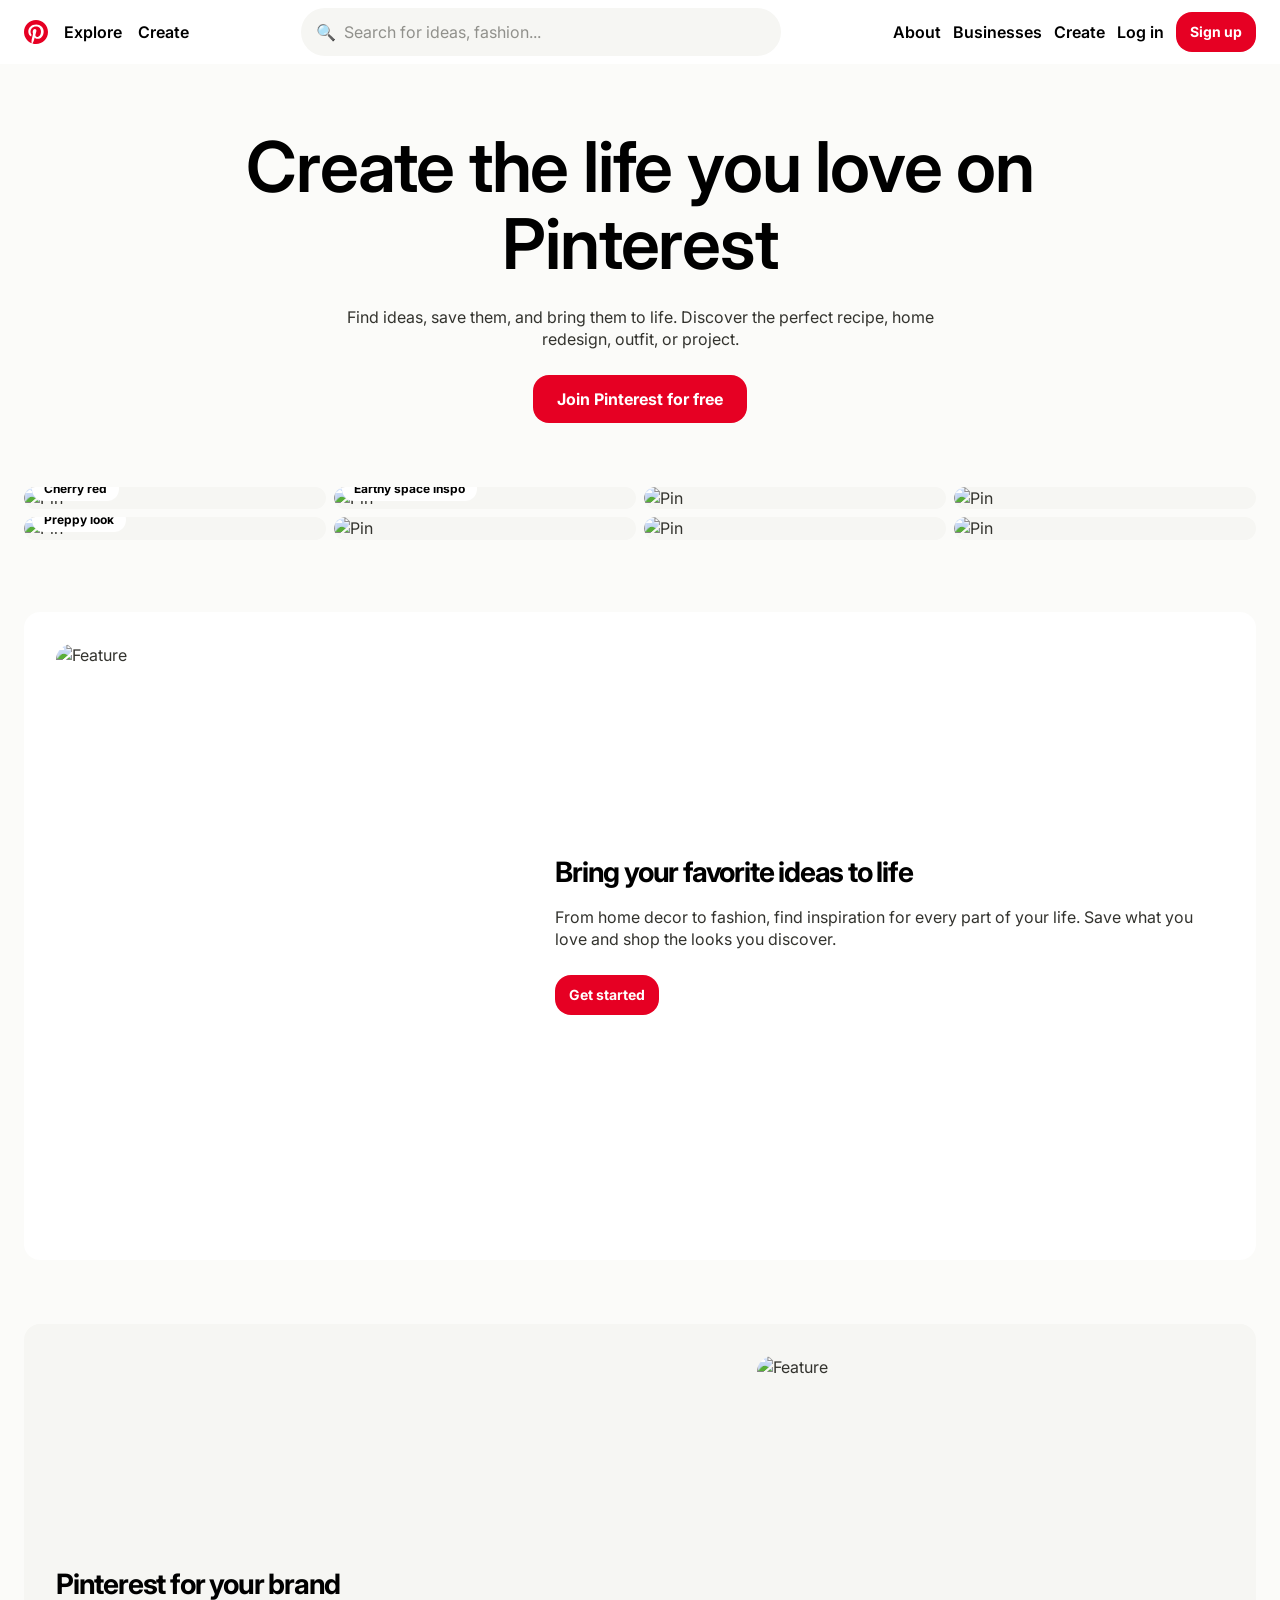
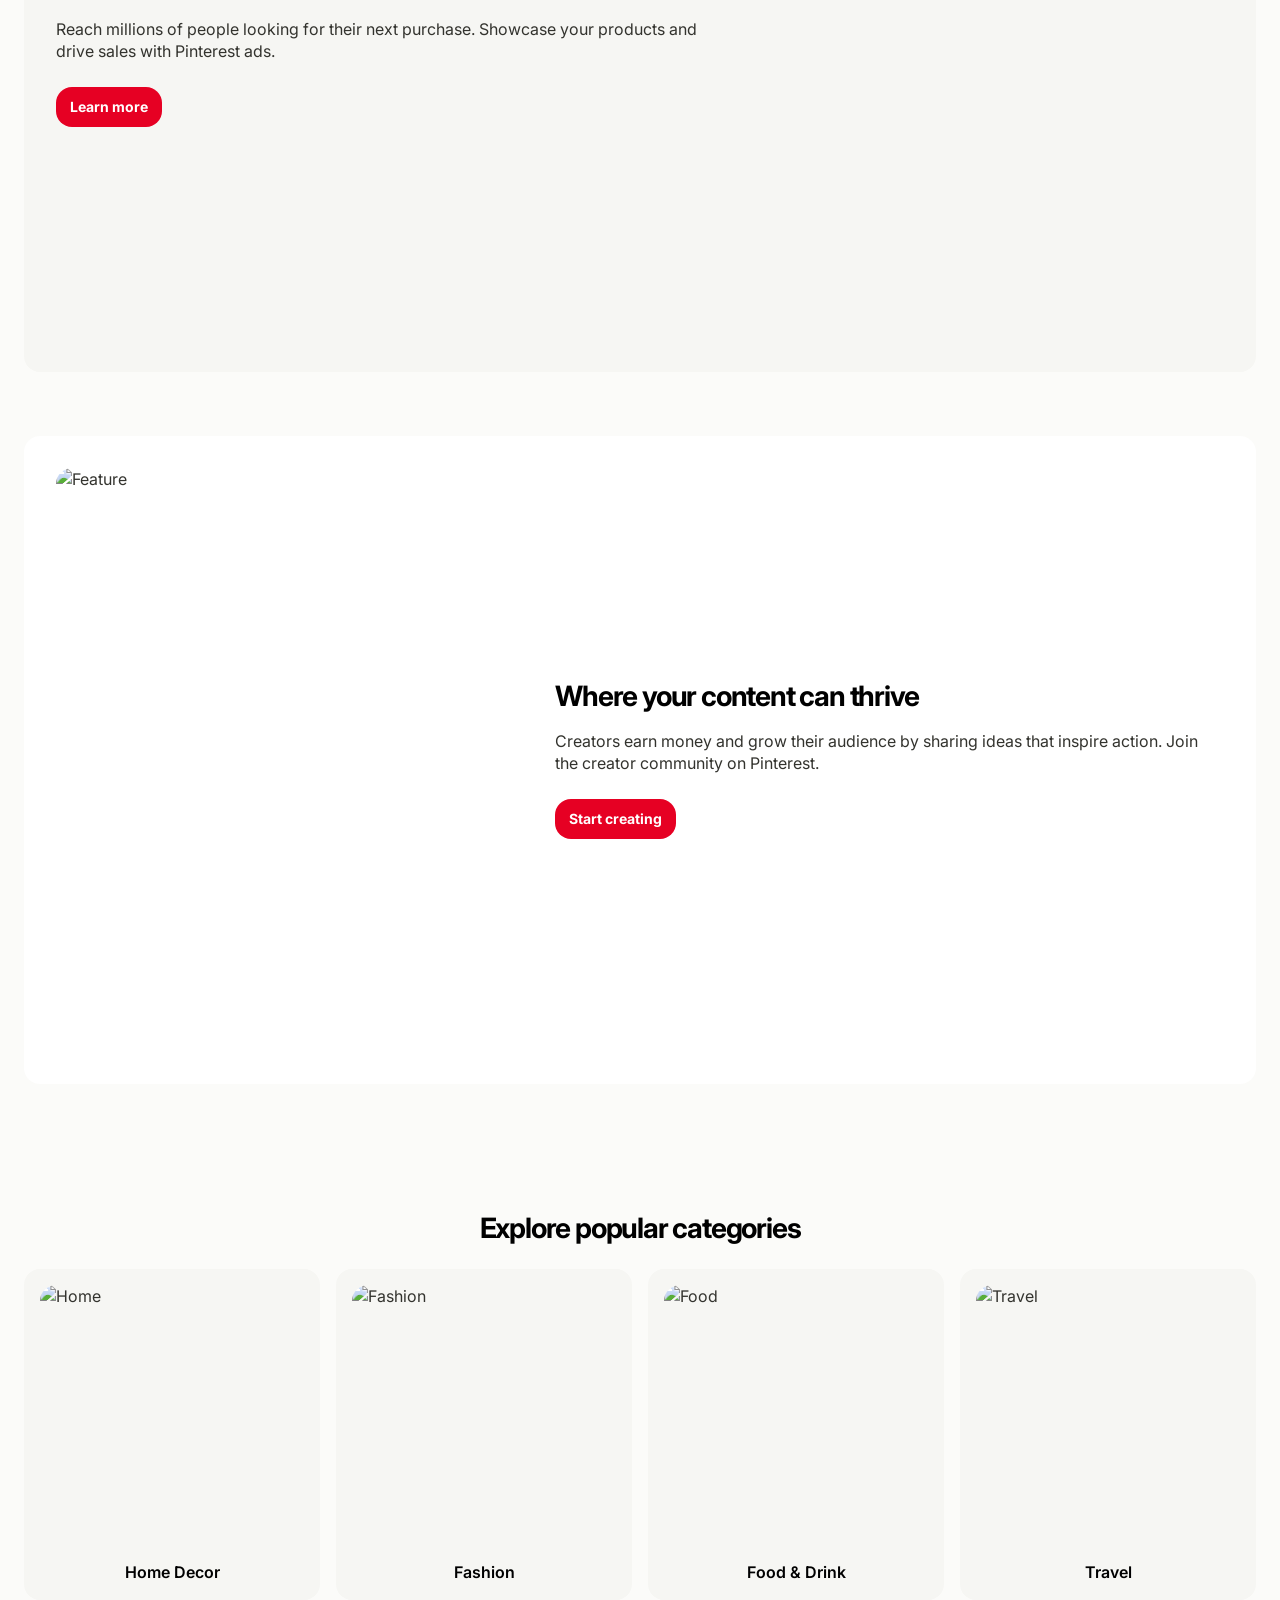
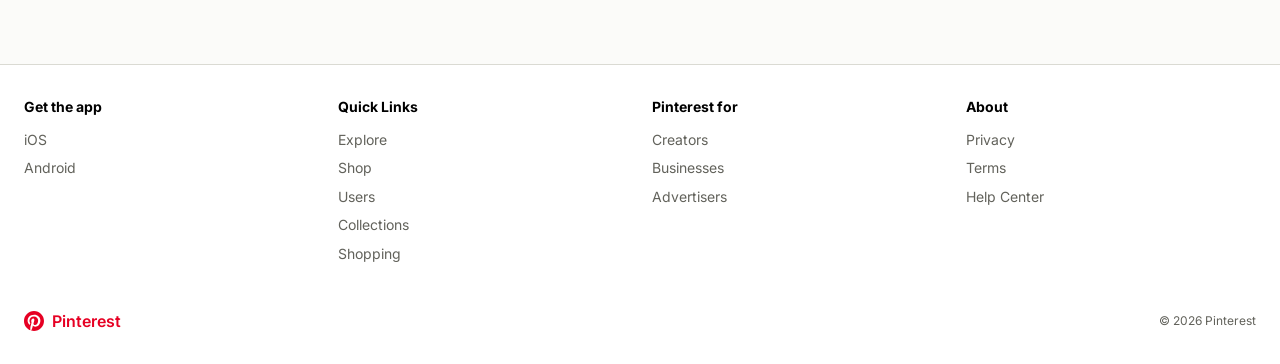
==== index.html @ 9852b4e1 "feat: implement core design system styles and initialize main JavaScript entry point" ====
<!DOCTYPE html>
<html lang="en">
<head>
  <meta charset="UTF-8">
  <meta name="viewport" content="width=device-width, initial-scale=1.0">
  <title>Pinterest</title>
  <link rel="preconnect" href="https://fonts.googleapis.com">
  <link rel="preconnect" href="https://fonts.gstatic.com" crossorigin>
  <link href="https://fonts.googleapis.com/css2?family=Inter:wght@400;500;600;700&display=swap" rel="stylesheet">
  <link rel="stylesheet" href="style.css">
</head>
<body>

  <!-- Primary Nav -->
  <nav class="primary-nav">
    <div class="nav-inner">
      <button class="hamburger" id="hamburgerBtn" aria-label="Menu">☰</button>
      <div class="nav-logo">
        <svg class="p-logo" viewBox="0 0 24 24" fill="#e60023"><path d="M12 0C5.372 0 0 5.372 0 12c0 5.084 3.163 9.426 7.627 11.174-.105-.949-.2-2.405.042-3.441.218-.936 1.407-5.965 1.407-5.965s-.359-.719-.359-1.782c0-1.668.967-2.914 2.171-2.914 1.024 0 1.518.769 1.518 1.69 0 1.029-.655 2.568-.994 3.995-.283 1.194.599 2.169 1.777 2.169 2.133 0 3.772-2.249 3.772-5.495 0-2.873-2.064-4.882-5.012-4.882-3.414 0-5.418 2.561-5.418 5.207 0 1.031.397 2.138.893 2.738a.36.36 0 01.083.345l-.333 1.36c-.053.22-.174.267-.402.161-1.499-.698-2.436-2.889-2.436-4.649 0-3.785 2.75-7.262 7.929-7.262 4.163 0 7.398 2.967 7.398 6.931 0 4.136-2.607 7.464-6.227 7.464-1.216 0-2.359-.632-2.75-1.38l-.748 2.853c-.271 1.043-1.002 2.35-1.492 3.146C9.57 23.812 10.763 24 12 24c6.628 0 12-5.372 12-12S18.628 0 12 0z"/></svg>
      </div>
      <div class="nav-links">
        <a href="#">Explore</a>
        <a href="create.html">Create</a>
      </div>
      <div class="nav-search">
        <div class="search-bar">
          <span class="search-icon">🔍</span>
          <input type="text" placeholder="Search for ideas, fashion...">
        </div>
      </div>
      <div class="nav-actions">
        <a href="#">About</a>
        <a href="#">Businesses</a>
        <a href="create.html">Create</a>
        <a href="#" id="loginBtn">Log in</a>
        <button class="btn btn-primary" id="signupBtn">Sign up</button>
      </div>
    </div>
  </nav>

  <!-- Hero Section -->
  <section class="hero-section">
    <div class="container">
      <h1 class="display-xl hero-headline">Create the life you love on Pinterest</h1>
      <p class="hero-subtitle">Find ideas, save them, and bring them to life. Discover the perfect recipe, home redesign, outfit, or project.</p>
      <button class="btn btn-primary" style="font-size:16px;padding:10px 24px;height:48px;">Join Pinterest for free</button>
    </div>
  </section>

  <!-- Pin Grid Section -->
  <section class="pin-grid">
    <div class="pin-card">
      <img src="https://picsum.photos/seed/pin1/300/400" alt="Pin" class="pin-image" loading="lazy">
      <span class="pin-overlay-pill">Cherry red</span>
    </div>
    <div class="pin-card">
      <img src="https://picsum.photos/seed/pin2/300/500" alt="Pin" class="pin-image" loading="lazy">
      <span class="pin-overlay-pill">Preppy look</span>
    </div>
    <div class="pin-card">
      <img src="https://picsum.photos/seed/pin3/300/350" alt="Pin" class="pin-image" loading="lazy">
      <span class="pin-overlay-pill">Earthy space inspo</span>
    </div>
    <div class="pin-card">
      <img src="https://picsum.photos/seed/pin4/300/450" alt="Pin" class="pin-image" loading="lazy">
    </div>
    <div class="pin-card">
      <img src="https://picsum.photos/seed/pin5/300/380" alt="Pin" class="pin-image" loading="lazy">
    </div>
    <div class="pin-card">
      <img src="https://picsum.photos/seed/pin6/300/420" alt="Pin" class="pin-image" loading="lazy">
    </div>
    <div class="pin-card">
      <img src="https://picsum.photos/seed/pin7/300/480" alt="Pin" class="pin-image" loading="lazy">
    </div>
    <div class="pin-card">
      <img src="https://picsum.photos/seed/pin8/300/360" alt="Pin" class="pin-image" loading="lazy">
    </div>
  </section>

  <!-- Feature Row: Bring your favorite ideas to life -->
  <section class="feature-row">
    <div class="container">
      <div class="feature-card">
        <img src="https://picsum.photos/seed/feature1/400/500" alt="Feature" class="feature-image" loading="lazy">
        <div class="feature-content">
          <h2 class="heading-xl">Bring your favorite ideas to life</h2>
          <p class="body-md">From home decor to fashion, find inspiration for every part of your life. Save what you love and shop the looks you discover.</p>
          <button class="btn btn-primary">Get started</button>
        </div>
      </div>

      <div class="feature-card feature-card-soft reverse">
        <img src="https://picsum.photos/seed/feature2/400/500" alt="Feature" class="feature-image" loading="lazy">
        <div class="feature-content">
          <h2 class="heading-xl">Pinterest for your brand</h2>
          <p class="body-md">Reach millions of people looking for their next purchase. Showcase your products and drive sales with Pinterest ads.</p>
          <button class="btn btn-primary">Learn more</button>
        </div>
      </div>

      <div class="feature-card">
        <img src="https://picsum.photos/seed/feature3/400/500" alt="Feature" class="feature-image" loading="lazy">
        <div class="feature-content">
          <h2 class="heading-xl">Where your content can thrive</h2>
          <p class="body-md">Creators earn money and grow their audience by sharing ideas that inspire action. Join the creator community on Pinterest.</p>
          <button class="btn btn-primary">Start creating</button>
        </div>
      </div>
    </div>
  </section>

  <!-- Category Tiles -->
  <section class="feature-row">
    <div class="container">
      <h2 class="heading-xl" style="text-align:center;margin-bottom:var(--spacing-xl);">Explore popular categories</h2>
      <div class="category-grid">
        <div class="category-tile">
          <img src="https://picsum.photos/seed/cat1/200/200" alt="Home" class="category-image" loading="lazy">
          <span class="category-label">Home Decor</span>
        </div>
        <div class="category-tile">
          <img src="https://picsum.photos/seed/cat2/200/200" alt="Fashion" class="category-image" loading="lazy">
          <span class="category-label">Fashion</span>
        </div>
        <div class="category-tile">
          <img src="https://picsum.photos/seed/cat3/200/200" alt="Food" class="category-image" loading="lazy">
          <span class="category-label">Food &amp; Drink</span>
        </div>
        <div class="category-tile">
          <img src="https://picsum.photos/seed/cat4/200/200" alt="Travel" class="category-image" loading="lazy">
          <span class="category-label">Travel</span>
        </div>
      </div>
    </div>
  </section>

  <!-- Footer -->
  <footer class="site-footer">
    <div class="footer-inner">
      <div class="footer-grid">
        <div class="footer-col">
          <h4>Get the app</h4>
          <ul>
            <li><a href="#">iOS</a></li>
            <li><a href="#">Android</a></li>
          </ul>
        </div>
        <div class="footer-col">
          <h4>Quick Links</h4>
          <ul>
            <li><a href="#">Explore</a></li>
            <li><a href="#">Shop</a></li>
            <li><a href="#">Users</a></li>
            <li><a href="#">Collections</a></li>
            <li><a href="#">Shopping</a></li>
          </ul>
        </div>
        <div class="footer-col">
          <h4>Pinterest for</h4>
          <ul>
            <li><a href="#">Creators</a></li>
            <li><a href="#">Businesses</a></li>
            <li><a href="#">Advertisers</a></li>
          </ul>
        </div>
        <div class="footer-col">
          <h4>About</h4>
          <ul>
            <li><a href="#">Privacy</a></li>
            <li><a href="#">Terms</a></li>
            <li><a href="#">Help Center</a></li>
          </ul>
        </div>
      </div>
      <div class="footer-bottom">
        <div class="footer-brand">
          <svg viewBox="0 0 24 24" width="20" height="20" fill="#e60023"><path d="M12 0C5.372 0 0 5.372 0 12c0 5.084 3.163 9.426 7.627 11.174-.105-.949-.2-2.405.042-3.441.218-.936 1.407-5.965 1.407-5.965s-.359-.719-.359-1.782c0-1.668.967-2.914 2.171-2.914 1.024 0 1.518.769 1.518 1.69 0 1.029-.655 2.568-.994 3.995-.283 1.194.599 2.169 1.777 2.169 2.133 0 3.772-2.249 3.772-5.495 0-2.873-2.064-4.882-5.012-4.882-3.414 0-5.418 2.561-5.418 5.207 0 1.031.397 2.138.893 2.738a.36.36 0 01.083.345l-.333 1.36c-.053.22-.174.267-.402.161-1.499-.698-2.436-2.889-2.436-4.649 0-3.785 2.75-7.262 7.929-7.262 4.163 0 7.398 2.967 7.398 6.931 0 4.136-2.607 7.464-6.227 7.464-1.216 0-2.359-.632-2.75-1.38l-.748 2.853c-.271 1.043-1.002 2.35-1.492 3.146C9.57 23.812 10.763 24 12 24c6.628 0 12-5.372 12-12S18.628 0 12 0z"/></svg>
          <span class="p-wordmark" style="font-weight:600;color:var(--colors-primary);">Pinterest</span>
        </div>
        <span class="caption-sm">&copy; 2026 Pinterest</span>
      </div>
    </div>
  </footer>

  <!-- Signup Modal -->
  <div class="modal-overlay" id="signupModal">
    <div class="modal-card" style="position:relative;">
      <button class="btn-icon-circular modal-close" id="modalClose" aria-label="Close">&times;</button>
      <h2 class="modal-title">Welcome to Pinterest</h2>
      <p class="modal-subtitle">Find new ideas to try</p>
      <div class="modal-fields">
        <input type="email" class="text-input" placeholder="Email" required>
        <input type="password" class="text-input" placeholder="Password" required>
        <input type="text" class="text-input" placeholder="Birthdate" required>
        <select class="text-input" required>
          <option value="">Country</option>
          <option value="US">United States</option>
          <option value="UK">United Kingdom</option>
          <option value="CA">Canada</option>
        </select>
      </div>
      <button class="btn btn-primary">Continue</button>
      <div class="modal-footer-link">
        <a href="#">Already a member? Log in</a>
      </div>
    </div>
  </div>

  <script src="main.js"></script>
</body>
</html>
---- style.css ----
:root {
  /* Brand & Accent */
  --colors-primary: #e60023;
  --colors-primary-pressed: #cc001f;

  /* Surface */
  --colors-canvas: #ffffff;
  --colors-surface-soft: #fbfbf9;
  --colors-surface-card: #f6f6f3;
  --colors-secondary-bg: #e5e5e0;
  --colors-secondary-pressed: #c8c8c1;
  --colors-surface-dark: #262622;
  --colors-hairline: #dadad3;
  --colors-hairline-soft: #e5e5e0;

  /* Text */
  --colors-ink: #000000;
  --colors-ink-soft: #211922;
  --colors-body: #33332e;
  --colors-charcoal: #262622;
  --colors-mute: #62625b;
  --colors-ash: #91918c;
  --colors-stone: #c8c8c1;
  --colors-on-dark: #ffffff;

  /* Semantic */
  --colors-error: #9e0a0a;
  --colors-error-deep: #cc001f;
  --colors-success-deep: #103c25;
  --colors-success-pale: #c7f0da;
  --colors-focus-outer: #435ee5;
  --colors-focus-inner: #ffffff;

  /* Editorial Accents */
  --colors-accent-pressed-blue: #617bff;
  --colors-accent-purple: #7e238b;
  --colors-accent-purple-deep: #6845ab;

  /* Typography */
  --font-family: 'Inter', -apple-system, system-ui, 'Segoe UI', Roboto, 'Helvetica Neue', Arial, sans-serif;

  /* Spacing */
  --spacing-xxs: 4px;
  --spacing-xs: 6px;
  --spacing-sm: 8px;
  --spacing-md: 12px;
  --spacing-lg: 16px;
  --spacing-xl: 24px;
  --spacing-xxl: 32px;
  --spacing-section: 64px;

  /* Border Radius */
  --rounded-none: 0px;
  --rounded-sm: 8px;
  --rounded-md: 16px;
  --rounded-lg: 32px;
  --rounded-full: 9999px;

  /* Elevation */
  --shadow-modal: 0 4px 16px rgba(0, 0, 0, 0.15);
  --scrim-opacity: 0.5;
}

*,
*::before,
*::after {
  box-sizing: border-box;
  margin: 0;
  padding: 0;
}

html {
  font-size: 16px;
  -webkit-font-smoothing: antialiased;
  -moz-osx-font-smoothing: grayscale;
}

body {
  font-family: var(--font-family);
  color: var(--colors-body);
  background-color: var(--colors-surface-soft);
  line-height: 1.4;
}

img {
  display: block;
  max-width: 100%;
  height: auto;
}

a {
  color: inherit;
  text-decoration: none;
}

ul {
  list-style: none;
}

/* ============================
   Typography Utilities
   ============================ */
.display-xl {
  font-size: 70px;
  font-weight: 600;
  line-height: 1.1;
  letter-spacing: -1.2px;
  color: var(--colors-ink);
}

.display-lg {
  font-size: 44px;
  font-weight: 700;
  line-height: 1.15;
  letter-spacing: -0.8px;
  color: var(--colors-ink);
}

.heading-xl {
  font-size: 28px;
  font-weight: 700;
  line-height: 1.2;
  letter-spacing: -1.2px;
  color: var(--colors-ink);
}

.heading-lg {
  font-size: 22px;
  font-weight: 600;
  line-height: 1.25;
  color: var(--colors-ink);
}

.heading-md {
  font-size: 18px;
  font-weight: 600;
  line-height: 1.3;
  color: var(--colors-ink);
}

.body-md {
  font-size: 16px;
  font-weight: 400;
  line-height: 1.4;
  color: var(--colors-body);
}

.body-strong {
  font-size: 16px;
  font-weight: 600;
  line-height: 1.4;
  color: var(--colors-ink);
}

.body-sm {
  font-size: 14px;
  font-weight: 400;
  line-height: 1.4;
  color: var(--colors-body);
}

.body-sm-strong {
  font-size: 14px;
  font-weight: 700;
  line-height: 1.4;
  color: var(--colors-ink);
}

.caption-md {
  font-size: 12px;
  font-weight: 500;
  line-height: 1.5;
  color: var(--colors-mute);
}

.caption-sm {
  font-size: 12px;
  font-weight: 400;
  line-height: 1.4;
  color: var(--colors-mute);
}

.link-inline {
  font-size: 16px;
  font-weight: 600;
  line-height: 1.4;
  color: var(--colors-ink-soft);
}

/* ============================
   Container
   ============================ */
.container {
  max-width: 1280px;
  margin: 0 auto;
  padding: 0 24px;
}

/* ============================
   Button Components
   ============================ */
.btn {
  display: inline-flex;
  align-items: center;
  justify-content: center;
  font-family: var(--font-family);
  font-size: 14px;
  font-weight: 700;
  line-height: 1;
  padding: 6px 14px;
  height: 40px;
  border-radius: var(--rounded-md);
  border: none;
  cursor: pointer;
  transition: background-color 0.15s ease;
  white-space: nowrap;
}

.btn-primary {
  background-color: var(--colors-primary);
  color: var(--colors-canvas);
}

.btn-primary:active {
  background-color: var(--colors-primary-pressed);
}

.btn-secondary {
  background-color: var(--colors-secondary-bg);
  color: var(--colors-ink);
}

.btn-secondary:active {
  background-color: var(--colors-secondary-pressed);
}

.btn-tertiary {
  background-color: transparent;
  color: var(--colors-ink);
}

.btn-icon-circular {
  display: inline-flex;
  align-items: center;
  justify-content: center;
  width: 40px;
  height: 40px;
  border-radius: var(--rounded-full);
  background-color: var(--colors-surface-card);
  border: none;
  cursor: pointer;
  color: var(--colors-ink);
  font-size: 18px;
}

.btn-pill-on-image {
  display: inline-flex;
  align-items: center;
  justify-content: center;
  font-family: var(--font-family);
  font-size: 14px;
  font-weight: 700;
  line-height: 1;
  padding: 8px 14px;
  border-radius: var(--rounded-full);
  background-color: var(--colors-canvas);
  color: var(--colors-ink);
  border: none;
  cursor: pointer;
}

.btn-disabled {
  background-color: var(--colors-surface-card);
  color: var(--colors-ash);
  cursor: not-allowed;
}

/* ============================
   Filter Chip
   ============================ */
.filter-chip {
  display: inline-flex;
  align-items: center;
  font-family: var(--font-family);
  font-size: 14px;
  font-weight: 700;
  line-height: 1;
  padding: 8px 16px;
  border-radius: var(--rounded-full);
  background-color: var(--colors-surface-card);
  color: var(--colors-ink);
  border: none;
  cursor: pointer;
  white-space: nowrap;
  transition: background-color 0.15s ease, color 0.15s ease;
}

.filter-chip.active {
  background-color: var(--colors-ink);
  color: var(--colors-on-dark);
}

/* ============================
   Text Input
   ============================ */
.text-input {
  width: 100%;
  font-family: var(--font-family);
  font-size: 16px;
  font-weight: 400;
  line-height: 1.4;
  padding: 11px 15px;
  height: 44px;
  border-radius: var(--rounded-md);
  background-color: var(--colors-canvas);
  color: var(--colors-ink);
  border: 1px solid var(--colors-ash);
  outline: none;
  transition: border-color 0.15s ease, box-shadow 0.15s ease;
}

.text-input:focus {
  border: 2px solid var(--colors-ink);
  box-shadow: 0 0 0 4px var(--colors-focus-outer);
}

.text-input::placeholder {
  color: var(--colors-ash);
}

/* ============================
   Search Bar
   ============================ */
.search-bar {
  display: flex;
  align-items: center;
  width: 100%;
  max-width: 480px;
  height: 48px;
  border-radius: var(--rounded-full);
  background-color: var(--colors-surface-card);
  padding: 0 15px;
  transition: background-color 0.15s ease, border 0.15s ease;
}

.search-bar:focus-within {
  background-color: var(--colors-canvas);
  border: 1px solid var(--colors-ash);
}

.search-bar .search-icon {
  flex-shrink: 0;
  margin-right: 8px;
  color: var(--colors-mute);
  font-size: 16px;
}

.search-bar input {
  flex: 1;
  border: none;
  background: transparent;
  font-family: var(--font-family);
  font-size: 16px;
  font-weight: 400;
  line-height: 1.4;
  color: var(--colors-ink);
  outline: none;
}

.search-bar input::placeholder {
  color: var(--colors-ash);
}

/* ============================
   Pin Card
   ============================ */
.pin-card {
  background-color: var(--colors-surface-card);
  border-radius: var(--rounded-md);
  overflow: hidden;
  break-inside: avoid;
  margin-bottom: var(--spacing-sm);
}

.pin-card .pin-image {
  width: 100%;
  display: block;
  border-radius: var(--rounded-md);
}

.pin-card .pin-overlay-pill {
  position: absolute;
  bottom: 8px;
  left: 8px;
  font-family: var(--font-family);
  font-size: 12px;
  font-weight: 700;
  line-height: 1;
  padding: 6px 12px;
  border-radius: var(--rounded-full);
  background-color: var(--colors-canvas);
  color: var(--colors-ink);
}

.pin-card-large {
  border-radius: var(--rounded-lg);
  overflow: hidden;
  background-color: var(--colors-surface-card);
}

.pin-card-large .pin-image {
  width: 100%;
  display: block;
  border-radius: var(--rounded-lg);
}

/* ============================
   Category Tile
   ============================ */
.category-tile {
  background-color: var(--colors-surface-card);
  border-radius: var(--rounded-md);
  padding: var(--spacing-lg);
  display: flex;
  flex-direction: column;
  align-items: center;
  gap: var(--spacing-md);
}

.category-tile .category-image {
  width: 100%;
  aspect-ratio: 1 / 1;
  object-fit: cover;
  border-radius: var(--rounded-md);
}

.category-tile .category-label {
  font-size: 16px;
  font-weight: 600;
  line-height: 1.4;
  color: var(--colors-ink);
  text-align: center;
}

/* ============================
   Feature Card
   ============================ */
.feature-card {
  background-color: var(--colors-canvas);
  border-radius: var(--rounded-md);
  padding: var(--spacing-xxl);
  display: flex;
  align-items: center;
  gap: var(--spacing-xxl);
}

.feature-card-soft {
  background-color: var(--colors-surface-card);
}

.feature-card .feature-image {
  flex: 0 0 40%;
  aspect-ratio: 4 / 5;
  object-fit: cover;
  border-radius: var(--rounded-md);
}

.feature-card .feature-content {
  flex: 1;
}

.feature-card .feature-content h2 {
  margin-bottom: var(--spacing-lg);
}

.feature-card .feature-content p {
  margin-bottom: var(--spacing-xl);
}

/* ============================
   Hero CTA Strip
   ============================ */
.hero-cta-strip {
  background-color: var(--colors-surface-dark);
  color: var(--colors-on-dark);
  padding: 48px 32px;
  display: flex;
  align-items: center;
  justify-content: space-between;
  border-radius: var(--rounded-none);
}

.hero-cta-strip h2 {
  color: var(--colors-on-dark);
  margin: 0;
}

/* ============================
   Modal Card
   ============================ */
.modal-overlay {
  position: fixed;
  inset: 0;
  background-color: rgba(0, 0, 0, var(--scrim-opacity));
  display: flex;
  align-items: center;
  justify-content: center;
  z-index: 1000;
  opacity: 0;
  visibility: hidden;
  transition: opacity 0.2s ease, visibility 0.2s ease;
}

.modal-overlay.open {
  opacity: 1;
  visibility: visible;
}

.modal-card {
  background-color: var(--colors-canvas);
  border-radius: var(--rounded-lg);
  padding: var(--spacing-xxl);
  width: 480px;
  max-width: 90vw;
  max-height: 90vh;
  overflow-y: auto;
  box-shadow: var(--shadow-modal);
}

.modal-card .modal-title {
  font-size: 22px;
  font-weight: 600;
  line-height: 1.25;
  color: var(--colors-ink);
  margin-bottom: var(--spacing-sm);
}

.modal-card .modal-subtitle {
  font-size: 16px;
  font-weight: 400;
  line-height: 1.4;
  color: var(--colors-body);
  margin-bottom: var(--spacing-xl);
}

.modal-card .modal-fields {
  display: flex;
  flex-direction: column;
  gap: var(--spacing-md);
  margin-bottom: var(--spacing-lg);
}

.modal-card .btn-primary {
  width: 100%;
  margin-bottom: var(--spacing-md);
}

.modal-card .modal-footer-link {
  text-align: center;
}

.modal-card .modal-footer-link a {
  font-size: 16px;
  font-weight: 600;
  line-height: 1.4;
  color: var(--colors-ink-soft);
}

.modal-close {
  position: absolute;
  top: var(--spacing-lg);
  right: var(--spacing-lg);
}

/* ============================
   Primary Nav
   ============================ */
.primary-nav {
  background-color: var(--colors-canvas);
  height: 64px;
  display: flex;
  align-items: center;
  padding: 0 var(--spacing-xl);
  position: sticky;
  top: 0;
  z-index: 100;
  border-radius: var(--rounded-none);
}

.primary-nav.inner-page {
  border-bottom: 1px solid var(--colors-hairline);
}

.primary-nav .nav-inner {
  display: flex;
  align-items: center;
  width: 100%;
  max-width: 1280px;
  margin: 0 auto;
  gap: var(--spacing-lg);
}

.primary-nav .nav-logo {
  flex-shrink: 0;
  display: flex;
  align-items: center;
  gap: var(--spacing-sm);
}

.primary-nav .nav-logo .p-logo {
  width: 24px;
  height: 24px;
}

.primary-nav .nav-logo .p-wordmark {
  font-size: 16px;
  font-weight: 600;
  color: var(--colors-primary);
}

.primary-nav .nav-links {
  display: flex;
  align-items: center;
  gap: var(--spacing-lg);
}

.primary-nav .nav-links a {
  font-size: 16px;
  font-weight: 600;
  line-height: 1.4;
  color: var(--colors-ink);
  white-space: nowrap;
}

.primary-nav .nav-search {
  flex: 1;
  display: flex;
  justify-content: center;
}

.primary-nav .nav-actions {
  display: flex;
  align-items: center;
  gap: var(--spacing-md);
  flex-shrink: 0;
}

.primary-nav .nav-actions a {
  font-size: 16px;
  font-weight: 600;
  line-height: 1.4;
  color: var(--colors-ink);
  white-space: nowrap;
}

/* Hamburger */
.hamburger {
  display: none;
  flex-shrink: 0;
  background: none;
  border: none;
  cursor: pointer;
  padding: 8px;
  color: var(--colors-ink);
  font-size: 24px;
}

/* ============================
   Hero Section
   ============================ */
.hero-section {
  background-color: var(--colors-surface-soft);
  padding: var(--spacing-section) 0;
  text-align: center;
}

.hero-section .hero-headline {
  max-width: 800px;
  margin: 0 auto var(--spacing-xl);
}

.hero-section .hero-subtitle {
  max-width: 600px;
  margin: 0 auto var(--spacing-xl);
  font-size: 16px;
  font-weight: 400;
  line-height: 1.4;
  color: var(--colors-body);
}

/* ============================
   Pin Masonry Grid
   ============================ */
.pin-grid {
  column-count: 4;
  column-gap: var(--spacing-sm);
  padding: 0 var(--spacing-xl);
  max-width: 1280px;
  margin: 0 auto;
}

.pin-grid .pin-card {
  position: relative;
}

/* ============================
   Feature Row Section
   ============================ */
.feature-row {
  padding: var(--spacing-section) 0;
}

.feature-row .feature-card {
  margin-bottom: var(--spacing-section);
}

.feature-row .feature-card:last-child {
  margin-bottom: 0;
}

.feature-row .feature-card.reverse {
  flex-direction: row-reverse;
}

/* ============================
   Category Grid
   ============================ */
.category-grid {
  display: grid;
  grid-template-columns: repeat(4, 1fr);
  gap: var(--spacing-lg);
  margin-top: var(--spacing-xl);
}

/* ============================
   Footer
   ============================ */
.site-footer {
  background-color: var(--colors-canvas);
  border-top: 1px solid var(--colors-hairline);
  padding: var(--spacing-xxl) var(--spacing-xl);
  border-radius: var(--rounded-none);
}

.footer-inner {
  max-width: 1280px;
  margin: 0 auto;
}

.footer-grid {
  display: grid;
  grid-template-columns: repeat(4, 1fr);
  gap: var(--spacing-xl);
  margin-bottom: var(--spacing-xl);
}

.footer-col h4 {
  font-size: 14px;
  font-weight: 700;
  line-height: 1.4;
  color: var(--colors-ink);
  margin-bottom: var(--spacing-md);
}

.footer-col ul li {
  margin-bottom: var(--spacing-xs);
}

.footer-col ul li a {
  font-size: 14px;
  font-weight: 400;
  line-height: 1.4;
  color: var(--colors-mute);
}

.footer-bottom {
  display: flex;
  align-items: center;
  justify-content: space-between;
  padding-top: var(--spacing-lg);
}

.footer-bottom .footer-brand {
  display: flex;
  align-items: center;
  gap: var(--spacing-sm);
}

.footer-bottom .footer-brand .p-wordmark {
  font-weight: 600;
  color: var(--colors-primary);
}

/* ============================
   Search Results Page
   ============================ */
.filter-strip {
  display: flex;
  gap: var(--spacing-sm);
  padding: var(--spacing-lg) var(--spacing-xl);
  max-width: 1280px;
  margin: 0 auto;
  overflow-x: auto;
  flex-wrap: nowrap;
}

/* ============================
   Creator Page
   ============================ */
.creator-hero {
  padding: var(--spacing-section) var(--spacing-xl);
  text-align: center;
  max-width: 800px;
  margin: 0 auto;
}

.creator-hero h1 {
  margin-bottom: var(--spacing-lg);
}

.creator-hero p {
  margin-bottom: var(--spacing-xl);
  font-size: 16px;
  font-weight: 400;
  line-height: 1.4;
  color: var(--colors-body);
}

/* ============================
   Responsive
   ============================ */

/* Desktop-small: 1024px */
@media (max-width: 1024px) {
  .pin-grid {
    column-count: 3;
  }

  .category-grid {
    grid-template-columns: repeat(3, 1fr);
  }

  .footer-grid {
    grid-template-columns: repeat(2, 1fr);
  }
}

/* Tablet: 768px */
@media (max-width: 768px) {
  .display-xl {
    font-size: 44px;
  }

  .display-lg {
    font-size: 36px;
  }

  .heading-xl {
    font-size: 24px;
  }

  .pin-grid {
    column-count: 2;
    column-gap: 6px;
    padding: 0 var(--spacing-md);
  }

  .category-grid {
    grid-template-columns: repeat(2, 1fr);
  }

  .primary-nav .nav-links {
    display: none;
  }

  .primary-nav .nav-actions a:not(.btn) {
    display: none;
  }

  .primary-nav .nav-search .search-bar {
    max-width: 200px;
  }

  .hamburger {
    display: block;
  }

  .feature-card {
    flex-direction: column;
    padding: var(--spacing-xl);
  }

  .feature-card.reverse {
    flex-direction: column;
  }

  .feature-card .feature-image {
    flex: none;
    width: 100%;
  }

  .footer-grid {
    grid-template-columns: repeat(2, 1fr);
  }

  .modal-card {
    width: 100%;
    max-width: 100%;
    border-radius: var(--rounded-lg) var(--rounded-lg) 0 0;
    margin-top: auto;
  }

  .modal-overlay {
    align-items: flex-end;
  }

  .search-bar.mobile-hidden input {
    display: none;
  }

  .search-bar.mobile-expanded input {
    display: block;
  }

  .section-padding {
    padding: 48px 0;
  }

  .hero-cta-strip {
    flex-direction: column;
    text-align: center;
    gap: var(--spacing-xl);
  }
}

/* Mobile: 480px */
@media (max-width: 480px) {
  .display-xl {
    font-size: 36px;
  }

  .display-lg {
    font-size: 28px;
  }

  .heading-xl {
    font-size: 22px;
  }

  .pin-grid {
    column-count: 1;
  }

  .category-grid {
    grid-template-columns: 1fr;
  }

  .footer-grid {
    grid-template-columns: 1fr;
  }

  .primary-nav {
    padding: 0 var(--spacing-md);
  }

  .primary-nav .nav-search .search-bar {
    max-width: 40px;
  }

  .primary-nav .nav-search .search-bar input {
    display: none;
  }

  .section-padding {
    padding: 32px 0;
  }

  .container {
    padding: 0 var(--spacing-lg);
  }
}

/* Mobile-narrow: 320px */
@media (max-width: 320px) {
  .display-xl {
    font-size: 32px;
  }

  .section-padding {
    padding: 32px 0;
  }
}
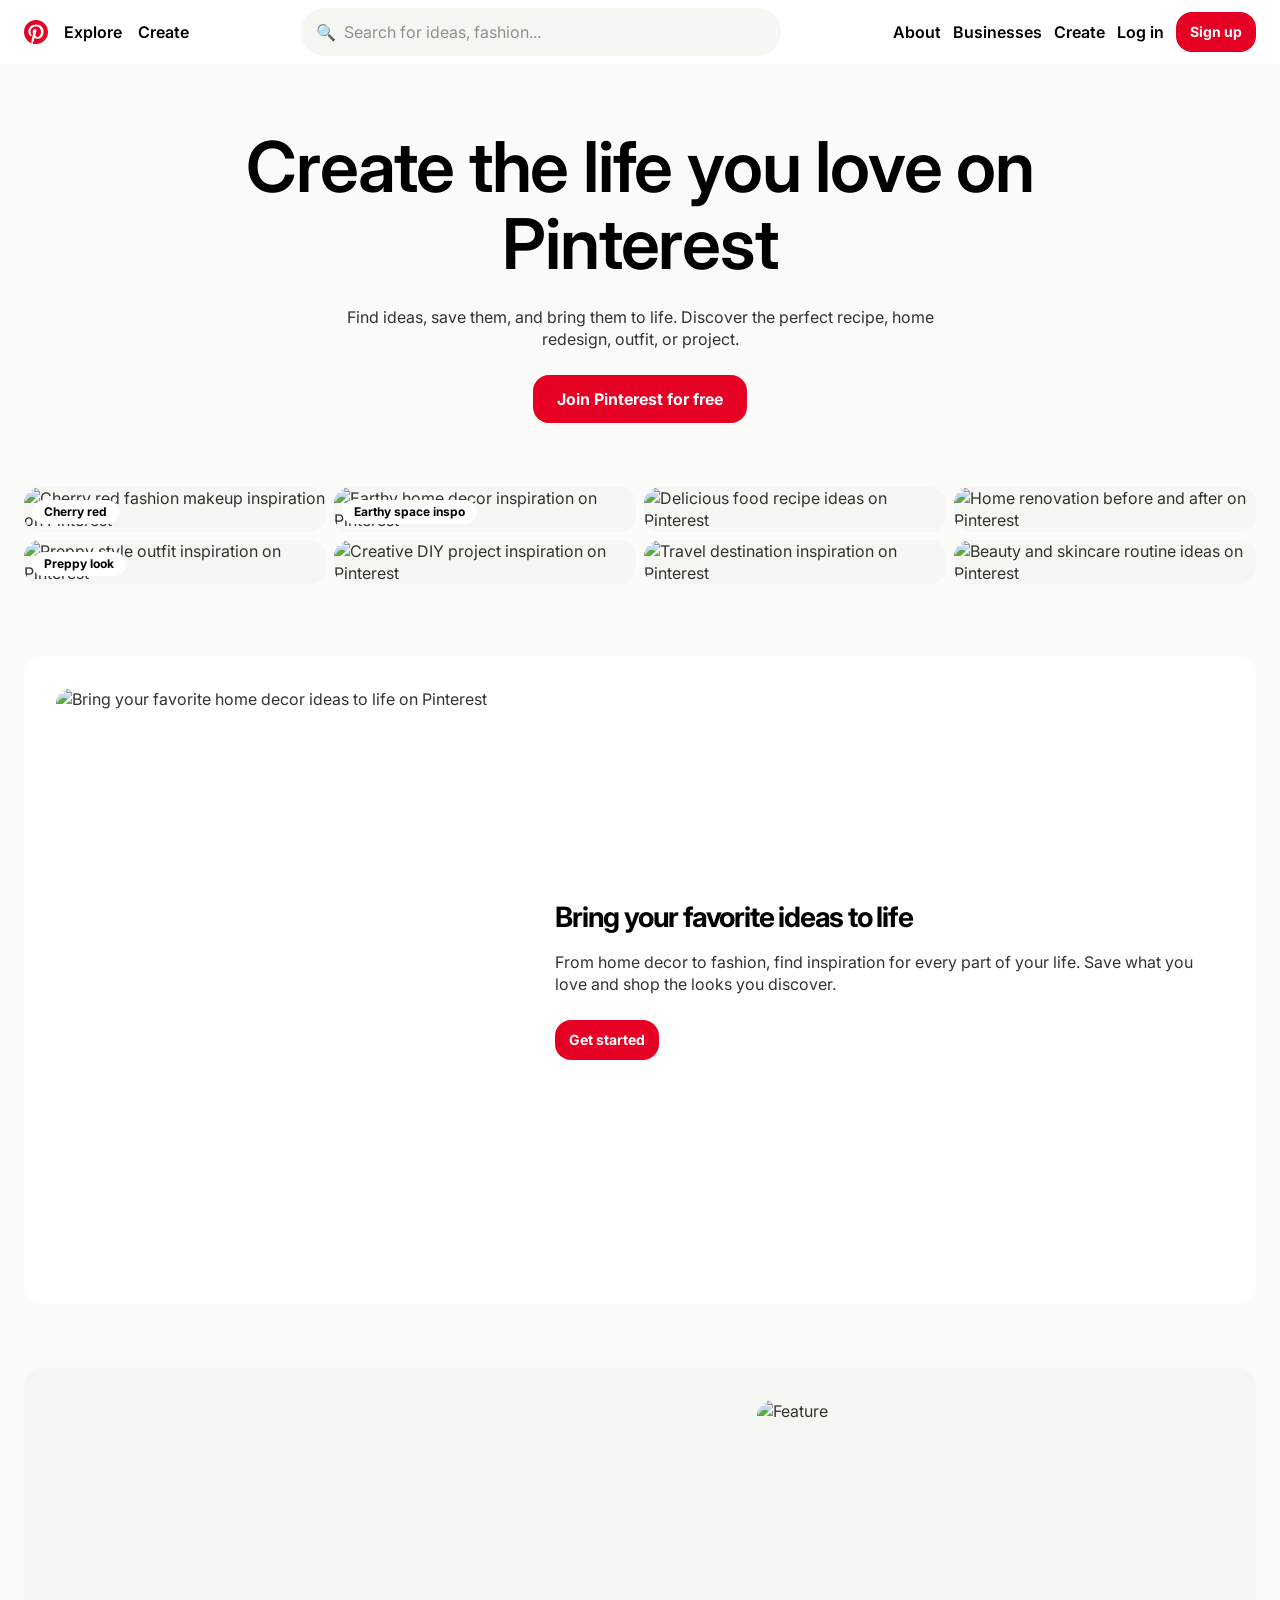
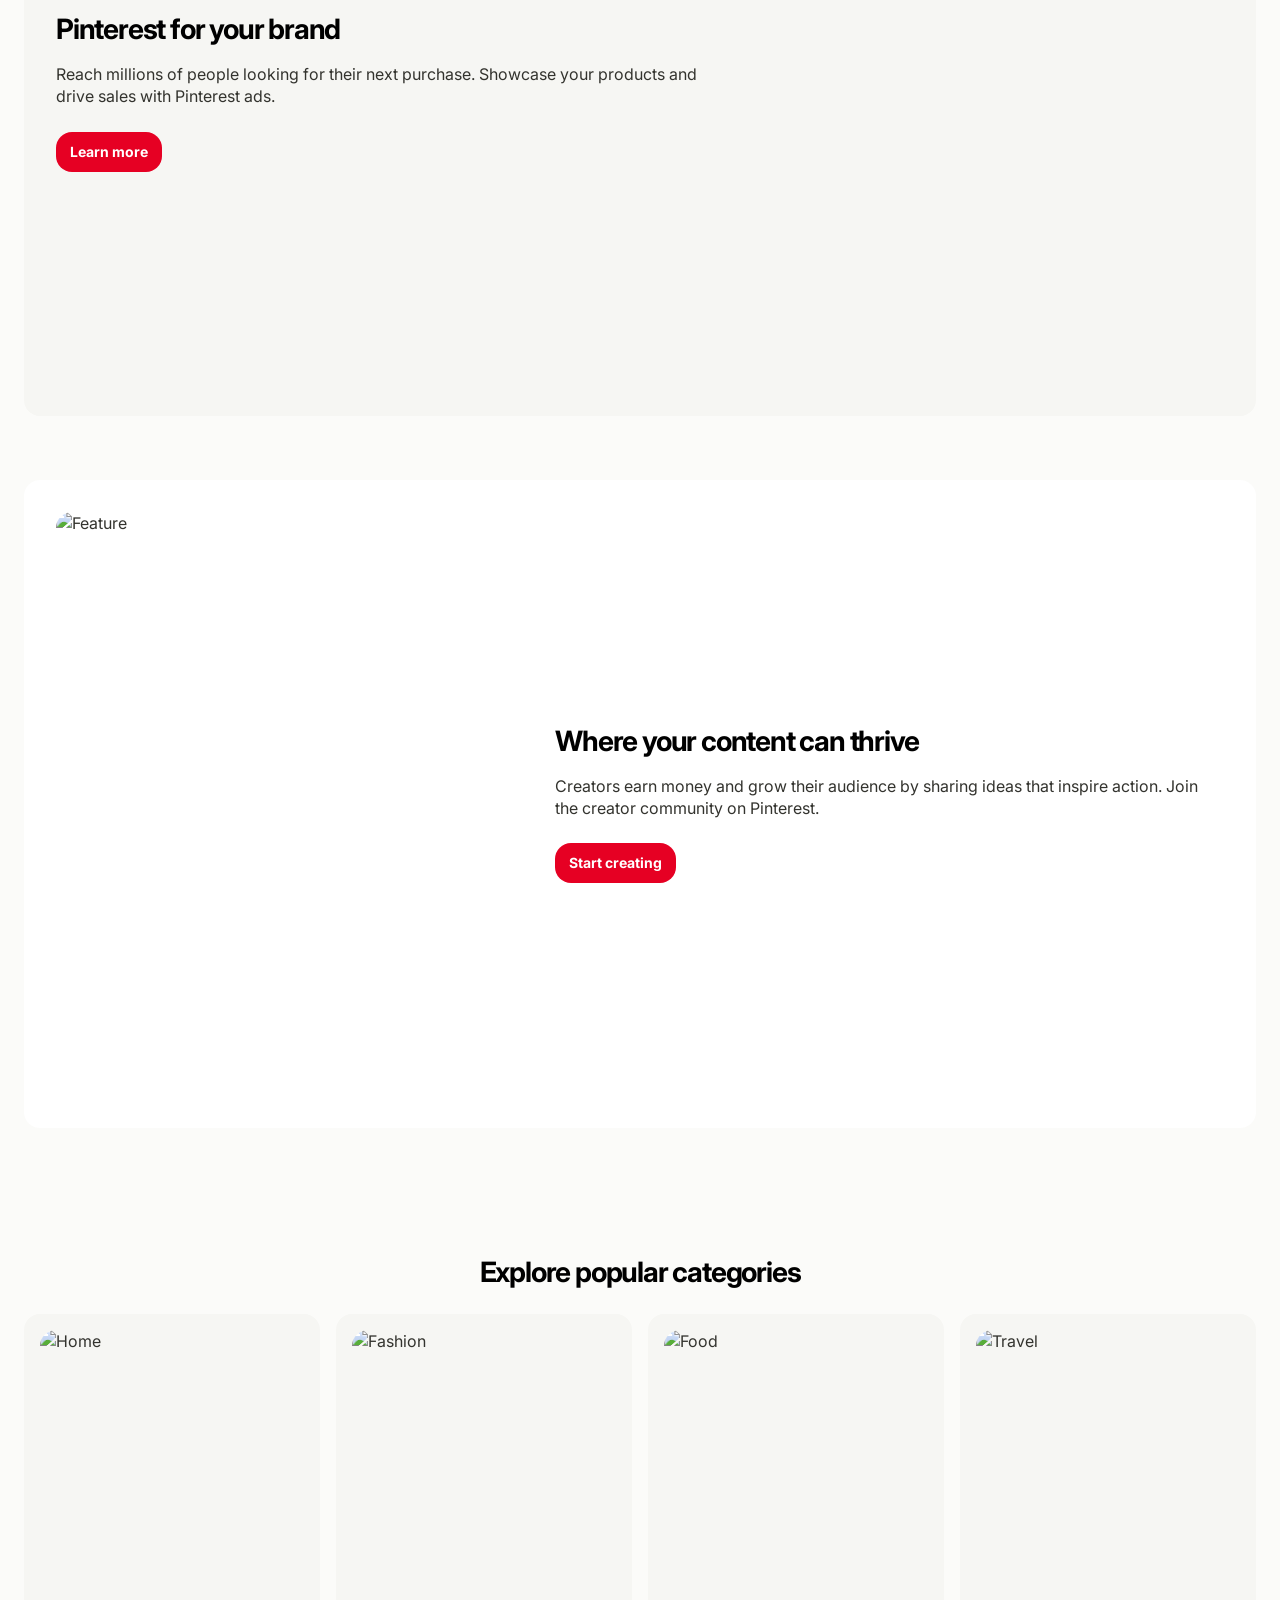
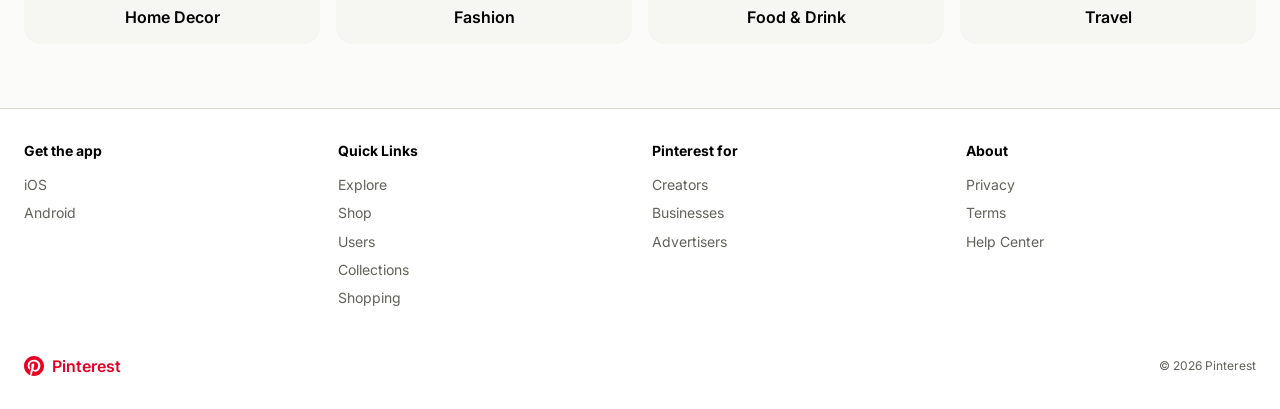
==== commit 543e4855: "feat: add descriptive alt text to pin images for improved accessibility" ====
--- a/index.html
+++ b/index.html
@@ -3,11 +3,35 @@
 <head>
   <meta charset="UTF-8">
   <meta name="viewport" content="width=device-width, initial-scale=1.0">
-  <title>Pinterest</title>
+
+  <title>Pinterest - Discover Ideas, Save Inspiration & Bring Your Dreams to Life</title>
+  <meta name="description" content="Find and save ideas on Pinterest. Discover home decor inspiration, fashion trends, recipe ideas, DIY projects, travel destinations and more. Join millions of people who use Pinterest to plan their perfect life.">
+  <meta name="keywords" content="Pinterest, ideas, inspiration, home decor, fashion, recipes, DIY, travel, beauty, design, discover, save pins, mood board, creative ideas">
+  <meta name="robots" content="index, follow">
+  <meta name="author" content="Pinterest">
+  <meta name="application-name" content="Pinterest">
+  <meta name="theme-color" content="#e60023">
+  <meta name="apple-mobile-web-app-capable" content="yes">
+  <meta name="apple-mobile-web-app-status-bar-style" content="default">
+
+  <link rel="canonical" href="https://www.pinterest.com/">
   <link rel="preconnect" href="https://fonts.googleapis.com">
   <link rel="preconnect" href="https://fonts.gstatic.com" crossorigin>
   <link href="https://fonts.googleapis.com/css2?family=Inter:wght@400;500;600;700&display=swap" rel="stylesheet">
   <link rel="stylesheet" href="style.css">
+
+  <meta property="og:title" content="Pinterest - Discover Ideas & Save Inspiration">
+  <meta property="og:description" content="Find and save ideas on Pinterest. Discover home decor, fashion trends, recipes, DIY projects and more. Join millions planning their perfect life.">
+  <meta property="og:image" content="https://picsum.photos/seed/ogimage/1200/630">
+  <meta property="og:url" content="https://www.pinterest.com/">
+  <meta property="og:type" content="website">
+  <meta property="og:site_name" content="Pinterest">
+  <meta property="og:locale" content="en_US">
+
+  <meta name="twitter:card" content="summary_large_image">
+  <meta name="twitter:title" content="Pinterest - Discover Ideas & Save Inspiration">
+  <meta name="twitter:description" content="Find and save ideas on Pinterest. Discover home decor, fashion trends, recipes, DIY projects and more.">
+  <meta name="twitter:image" content="https://picsum.photos/seed/ogimage/1200/630">
 </head>
 <body>
 
@@ -50,31 +74,31 @@
   <!-- Pin Grid Section -->
   <section class="pin-grid">
     <div class="pin-card">
-      <img src="https://picsum.photos/seed/pin1/300/400" alt="Pin" class="pin-image" loading="lazy">
+      <img src="https://picsum.photos/seed/pin1/300/400" alt="Cherry red fashion makeup inspiration on Pinterest" class="pin-image" loading="lazy">
       <span class="pin-overlay-pill">Cherry red</span>
     </div>
     <div class="pin-card">
-      <img src="https://picsum.photos/seed/pin2/300/500" alt="Pin" class="pin-image" loading="lazy">
+      <img src="https://picsum.photos/seed/pin2/300/500" alt="Preppy style outfit inspiration on Pinterest" class="pin-image" loading="lazy">
       <span class="pin-overlay-pill">Preppy look</span>
     </div>
     <div class="pin-card">
-      <img src="https://picsum.photos/seed/pin3/300/350" alt="Pin" class="pin-image" loading="lazy">
+      <img src="https://picsum.photos/seed/pin3/300/350" alt="Earthy home decor inspiration on Pinterest" class="pin-image" loading="lazy">
       <span class="pin-overlay-pill">Earthy space inspo</span>
     </div>
     <div class="pin-card">
-      <img src="https://picsum.photos/seed/pin4/300/450" alt="Pin" class="pin-image" loading="lazy">
-    </div>
-    <div class="pin-card">
-      <img src="https://picsum.photos/seed/pin5/300/380" alt="Pin" class="pin-image" loading="lazy">
-    </div>
-    <div class="pin-card">
-      <img src="https://picsum.photos/seed/pin6/300/420" alt="Pin" class="pin-image" loading="lazy">
-    </div>
-    <div class="pin-card">
-      <img src="https://picsum.photos/seed/pin7/300/480" alt="Pin" class="pin-image" loading="lazy">
-    </div>
-    <div class="pin-card">
-      <img src="https://picsum.photos/seed/pin8/300/360" alt="Pin" class="pin-image" loading="lazy">
+      <img src="https://picsum.photos/seed/pin4/300/450" alt="Creative DIY project inspiration on Pinterest" class="pin-image" loading="lazy">
+    </div>
+    <div class="pin-card">
+      <img src="https://picsum.photos/seed/pin5/300/380" alt="Delicious food recipe ideas on Pinterest" class="pin-image" loading="lazy">
+    </div>
+    <div class="pin-card">
+      <img src="https://picsum.photos/seed/pin6/300/420" alt="Travel destination inspiration on Pinterest" class="pin-image" loading="lazy">
+    </div>
+    <div class="pin-card">
+      <img src="https://picsum.photos/seed/pin7/300/480" alt="Home renovation before and after on Pinterest" class="pin-image" loading="lazy">
+    </div>
+    <div class="pin-card">
+      <img src="https://picsum.photos/seed/pin8/300/360" alt="Beauty and skincare routine ideas on Pinterest" class="pin-image" loading="lazy">
     </div>
   </section>
 
@@ -82,7 +106,7 @@
   <section class="feature-row">
     <div class="container">
       <div class="feature-card">
-        <img src="https://picsum.photos/seed/feature1/400/500" alt="Feature" class="feature-image" loading="lazy">
+        <img src="https://picsum.photos/seed/feature1/400/500" alt="Bring your favorite home decor ideas to life on Pinterest" class="feature-image" loading="lazy">
         <div class="feature-content">
           <h2 class="heading-xl">Bring your favorite ideas to life</h2>
           <p class="body-md">From home decor to fashion, find inspiration for every part of your life. Save what you love and shop the looks you discover.</p>
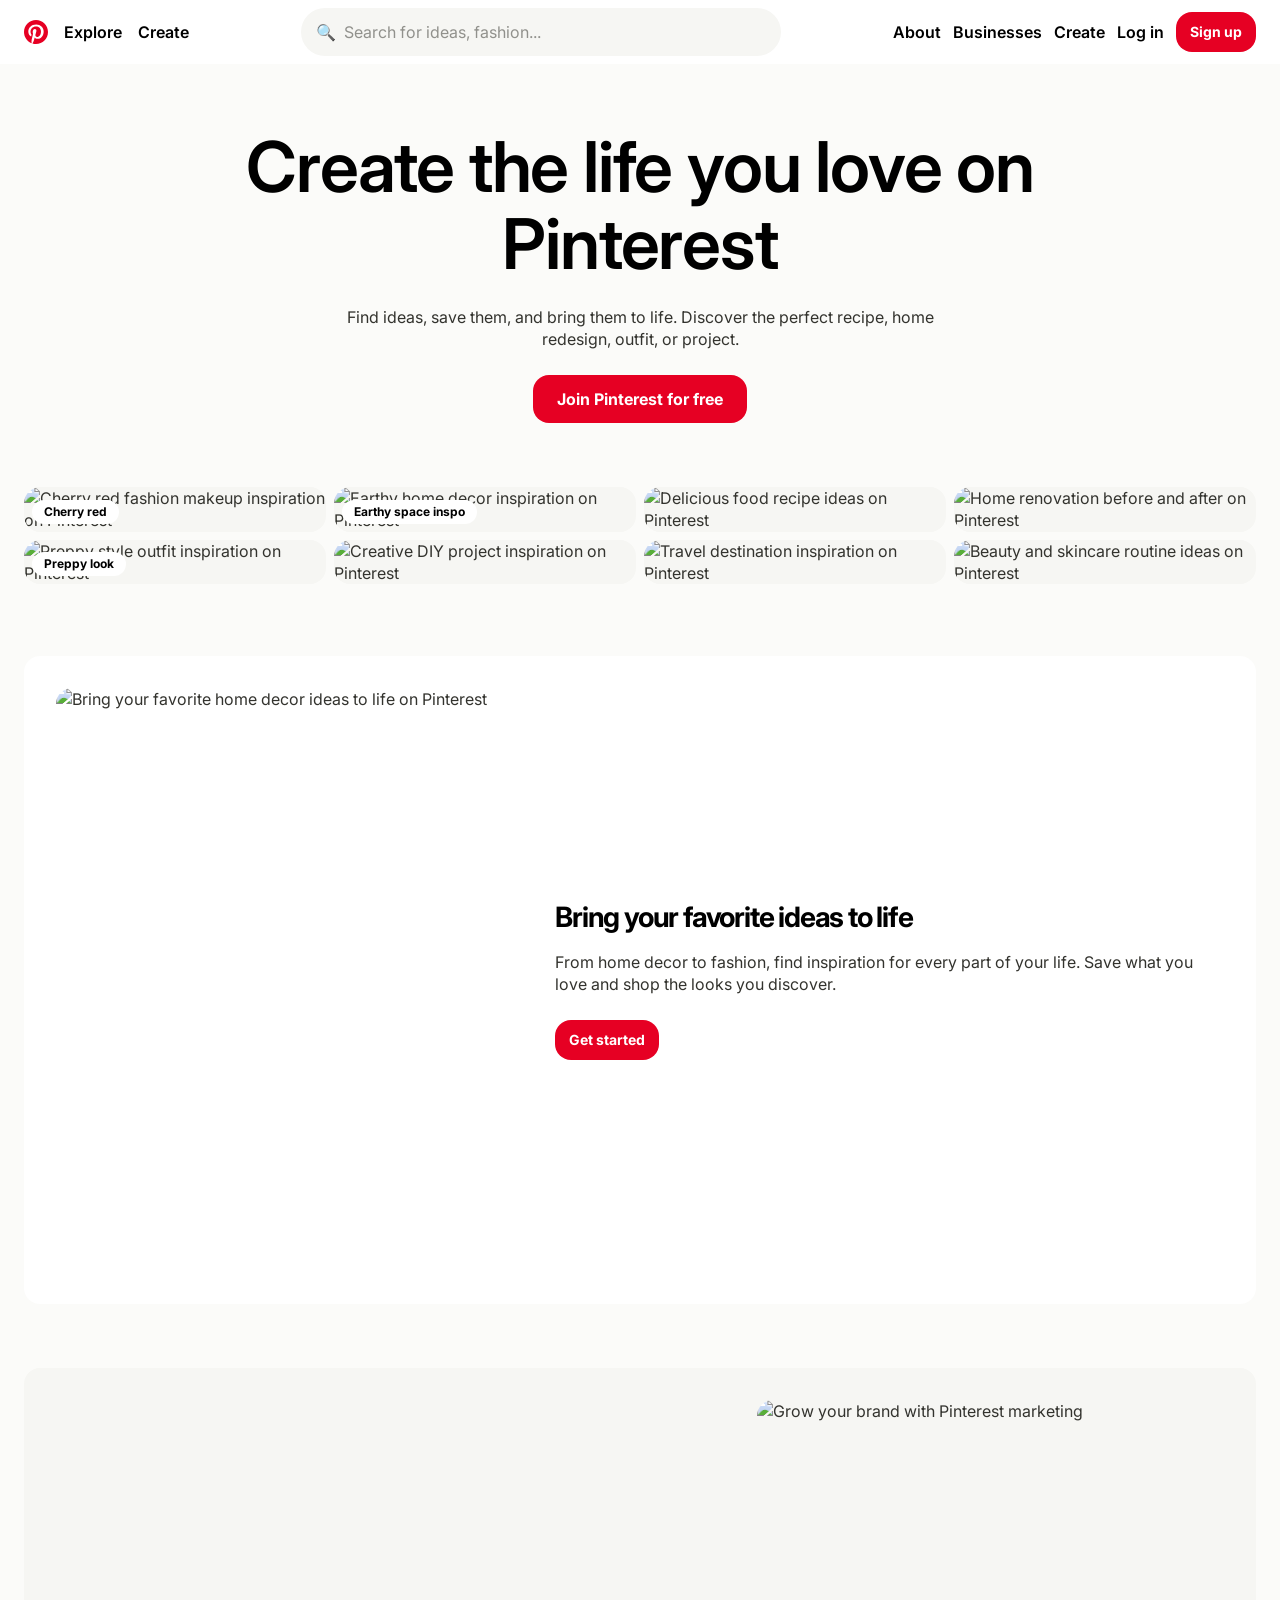
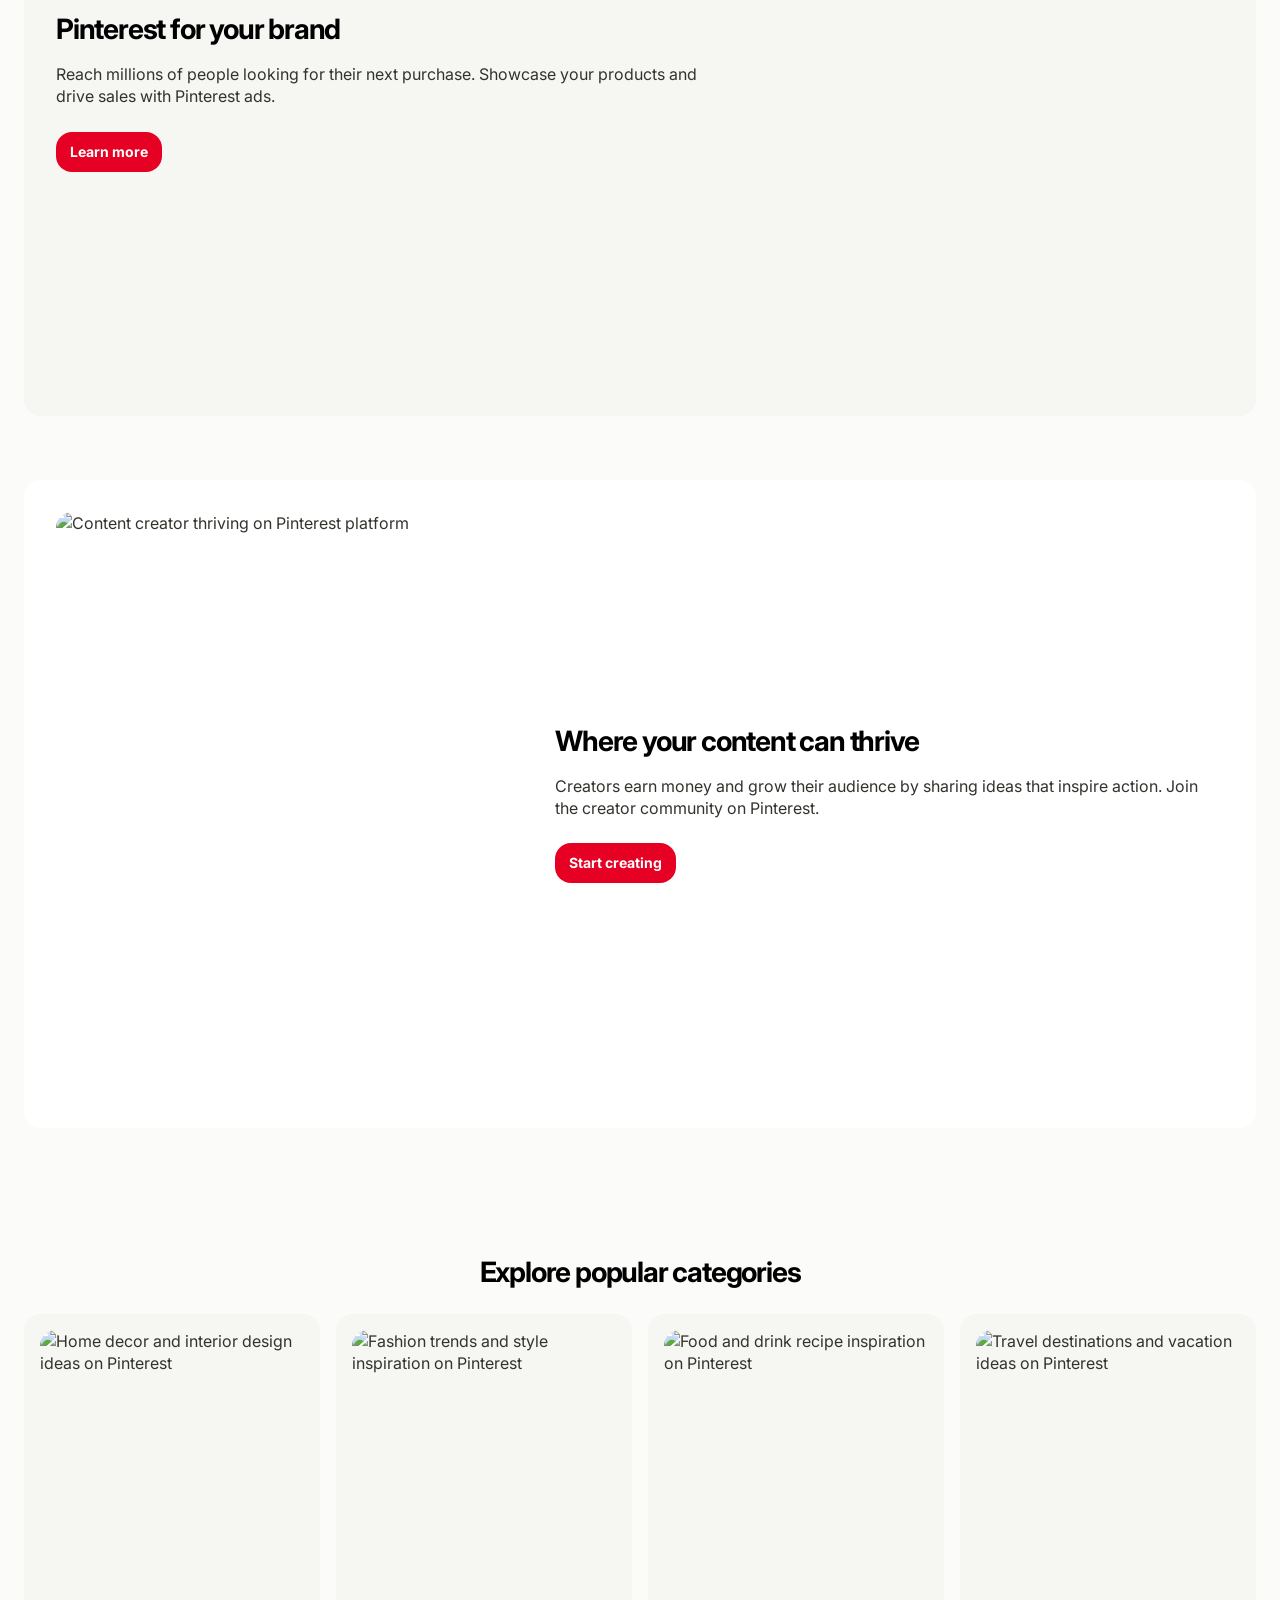
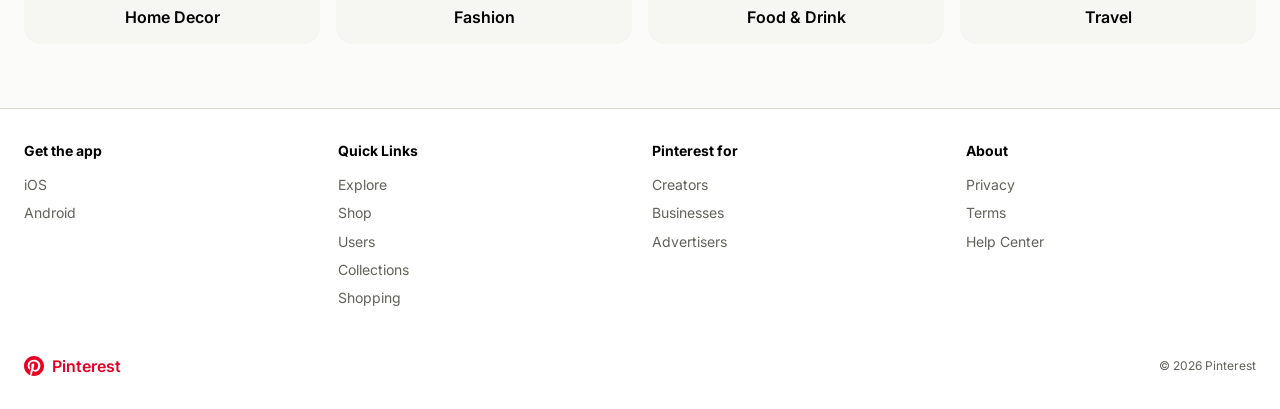
==== commit 622e64e0: "feat: improve accessibility by updating image alt text across feature cards and category tiles" ====
--- a/index.html
+++ b/index.html
@@ -115,7 +115,7 @@
       </div>
 
       <div class="feature-card feature-card-soft reverse">
-        <img src="https://picsum.photos/seed/feature2/400/500" alt="Feature" class="feature-image" loading="lazy">
+        <img src="https://picsum.photos/seed/feature2/400/500" alt="Grow your brand with Pinterest marketing" class="feature-image" loading="lazy">
         <div class="feature-content">
           <h2 class="heading-xl">Pinterest for your brand</h2>
           <p class="body-md">Reach millions of people looking for their next purchase. Showcase your products and drive sales with Pinterest ads.</p>
@@ -124,7 +124,7 @@
       </div>
 
       <div class="feature-card">
-        <img src="https://picsum.photos/seed/feature3/400/500" alt="Feature" class="feature-image" loading="lazy">
+        <img src="https://picsum.photos/seed/feature3/400/500" alt="Content creator thriving on Pinterest platform" class="feature-image" loading="lazy">
         <div class="feature-content">
           <h2 class="heading-xl">Where your content can thrive</h2>
           <p class="body-md">Creators earn money and grow their audience by sharing ideas that inspire action. Join the creator community on Pinterest.</p>
@@ -140,19 +140,19 @@
       <h2 class="heading-xl" style="text-align:center;margin-bottom:var(--spacing-xl);">Explore popular categories</h2>
       <div class="category-grid">
         <div class="category-tile">
-          <img src="https://picsum.photos/seed/cat1/200/200" alt="Home" class="category-image" loading="lazy">
+          <img src="https://picsum.photos/seed/cat1/200/200" alt="Home decor and interior design ideas on Pinterest" class="category-image" loading="lazy">
           <span class="category-label">Home Decor</span>
         </div>
         <div class="category-tile">
-          <img src="https://picsum.photos/seed/cat2/200/200" alt="Fashion" class="category-image" loading="lazy">
+          <img src="https://picsum.photos/seed/cat2/200/200" alt="Fashion trends and style inspiration on Pinterest" class="category-image" loading="lazy">
           <span class="category-label">Fashion</span>
         </div>
         <div class="category-tile">
-          <img src="https://picsum.photos/seed/cat3/200/200" alt="Food" class="category-image" loading="lazy">
+          <img src="https://picsum.photos/seed/cat3/200/200" alt="Food and drink recipe inspiration on Pinterest" class="category-image" loading="lazy">
           <span class="category-label">Food &amp; Drink</span>
         </div>
         <div class="category-tile">
-          <img src="https://picsum.photos/seed/cat4/200/200" alt="Travel" class="category-image" loading="lazy">
+          <img src="https://picsum.photos/seed/cat4/200/200" alt="Travel destinations and vacation ideas on Pinterest" class="category-image" loading="lazy">
           <span class="category-label">Travel</span>
         </div>
       </div>
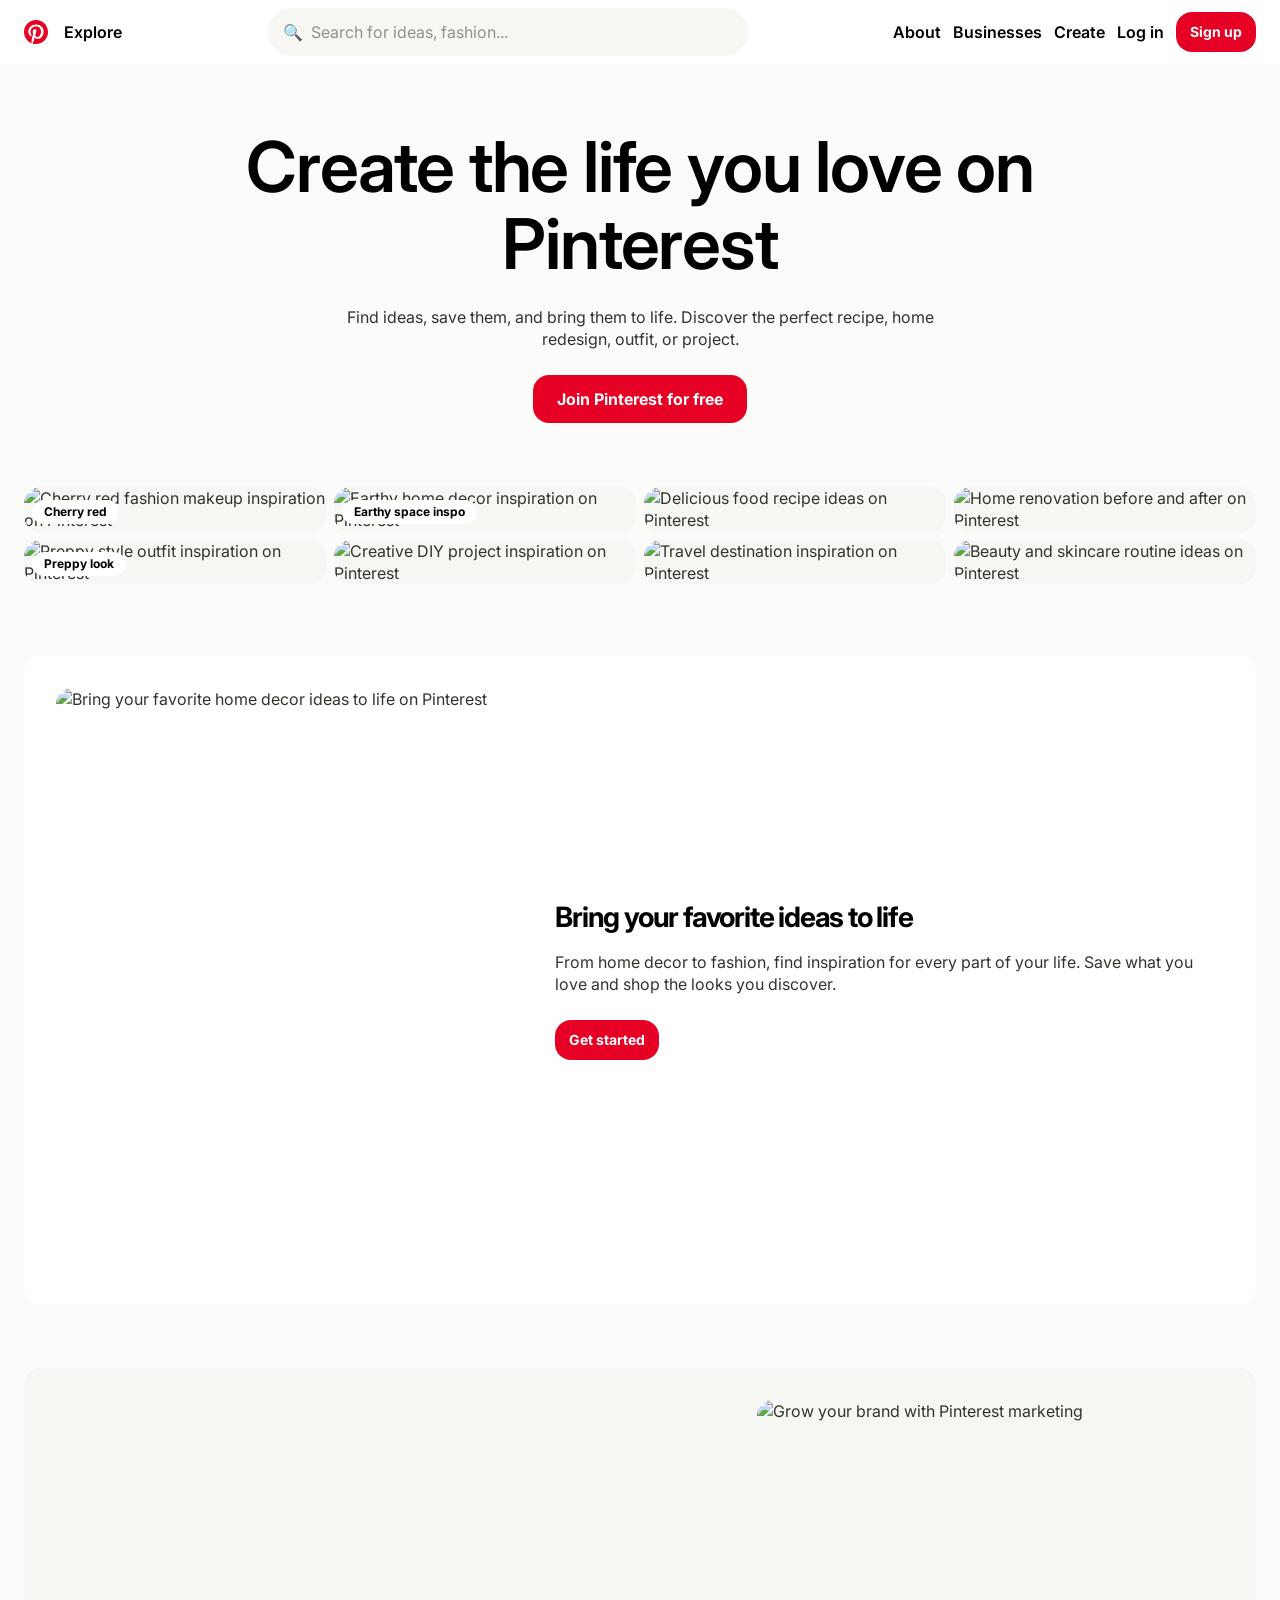
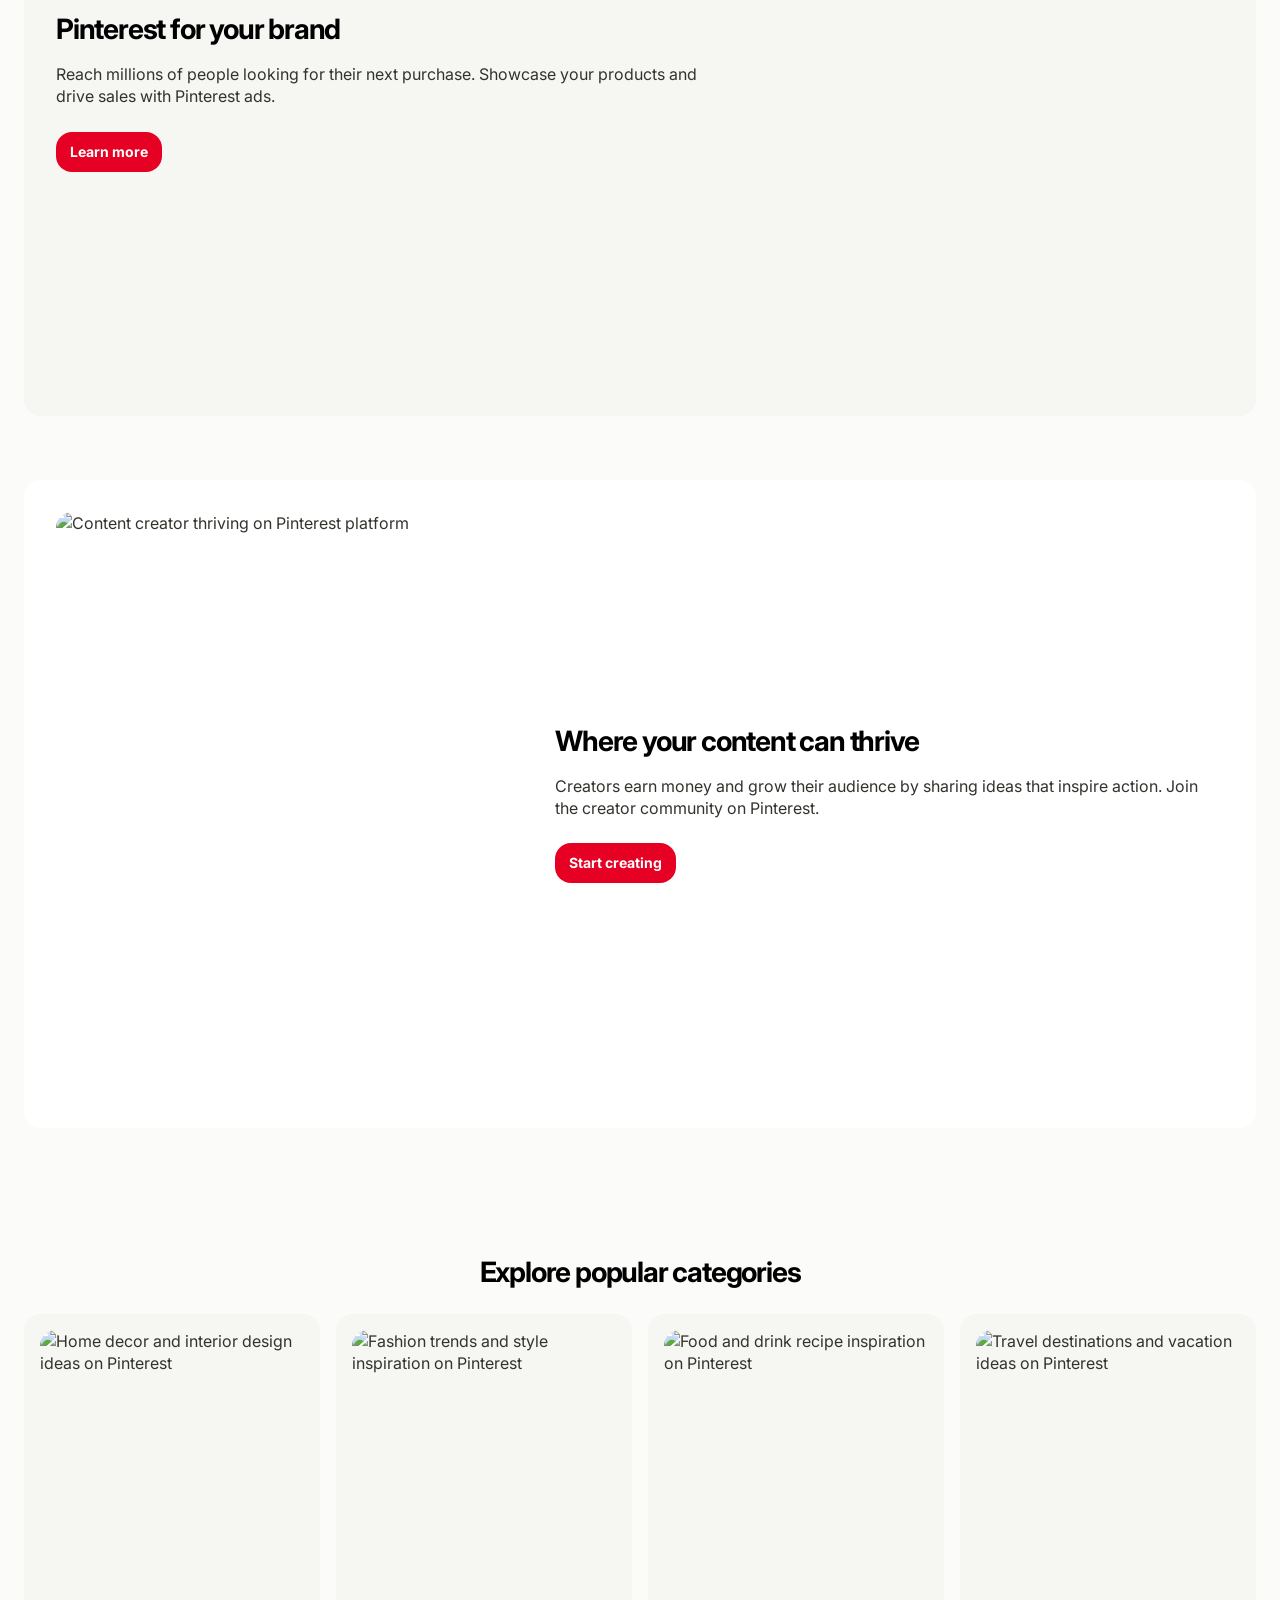
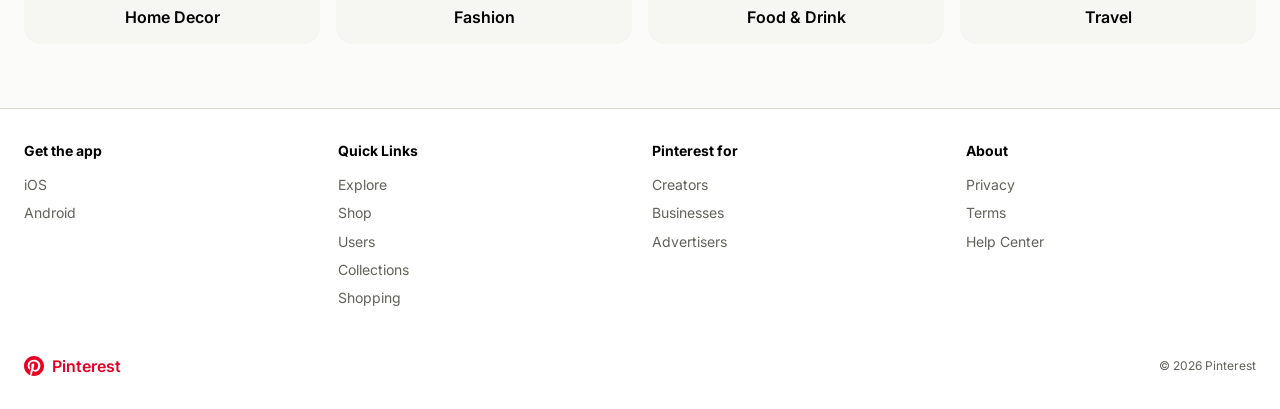
==== commit 1c484e0f: "refactor: remove create link from navigation bar" ====
--- a/index.html
+++ b/index.html
@@ -44,7 +44,6 @@
       </div>
       <div class="nav-links">
         <a href="#">Explore</a>
-        <a href="create.html">Create</a>
       </div>
       <div class="nav-search">
         <div class="search-bar">
--- a/style.css
+++ b/style.css
@@ -375,6 +375,7 @@
    Pin Card
    ============================ */
 .pin-card {
+  position: relative;
   background-color: var(--colors-surface-card);
   border-radius: var(--rounded-md);
   overflow: hidden;
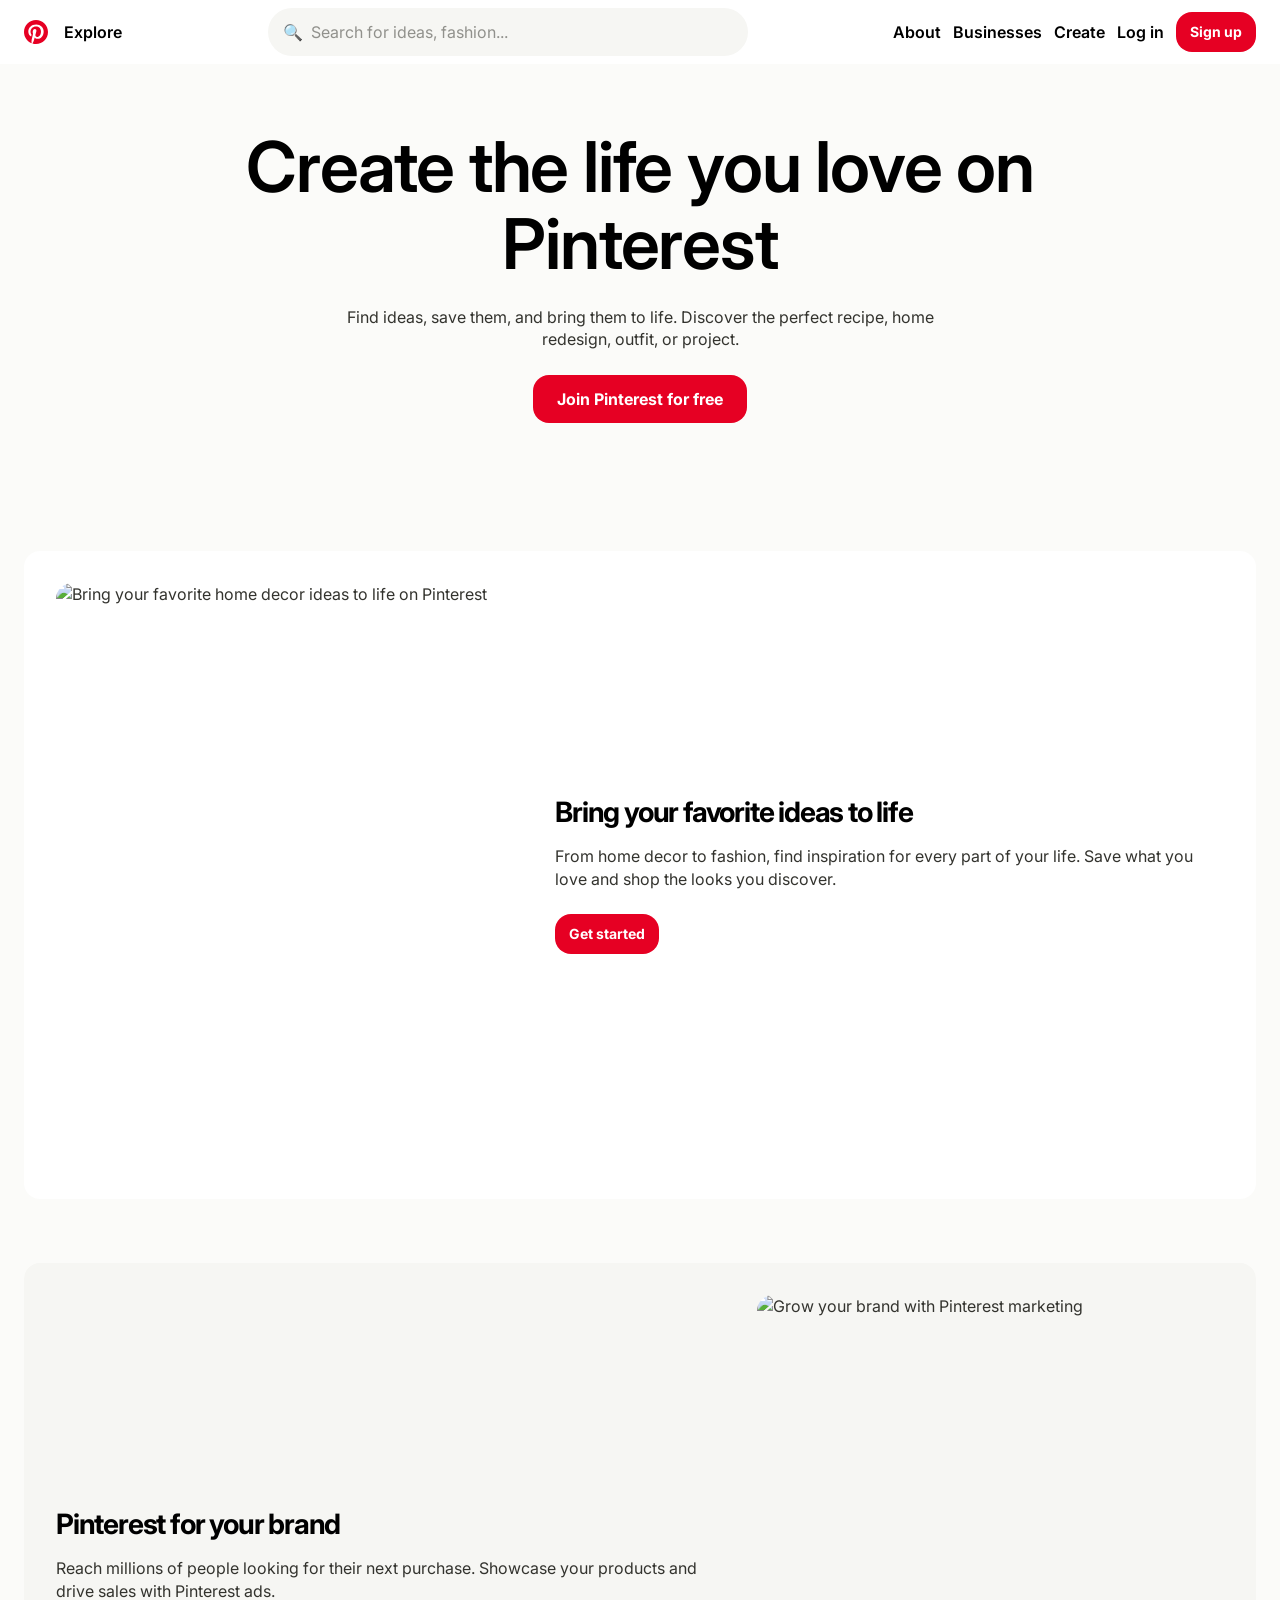
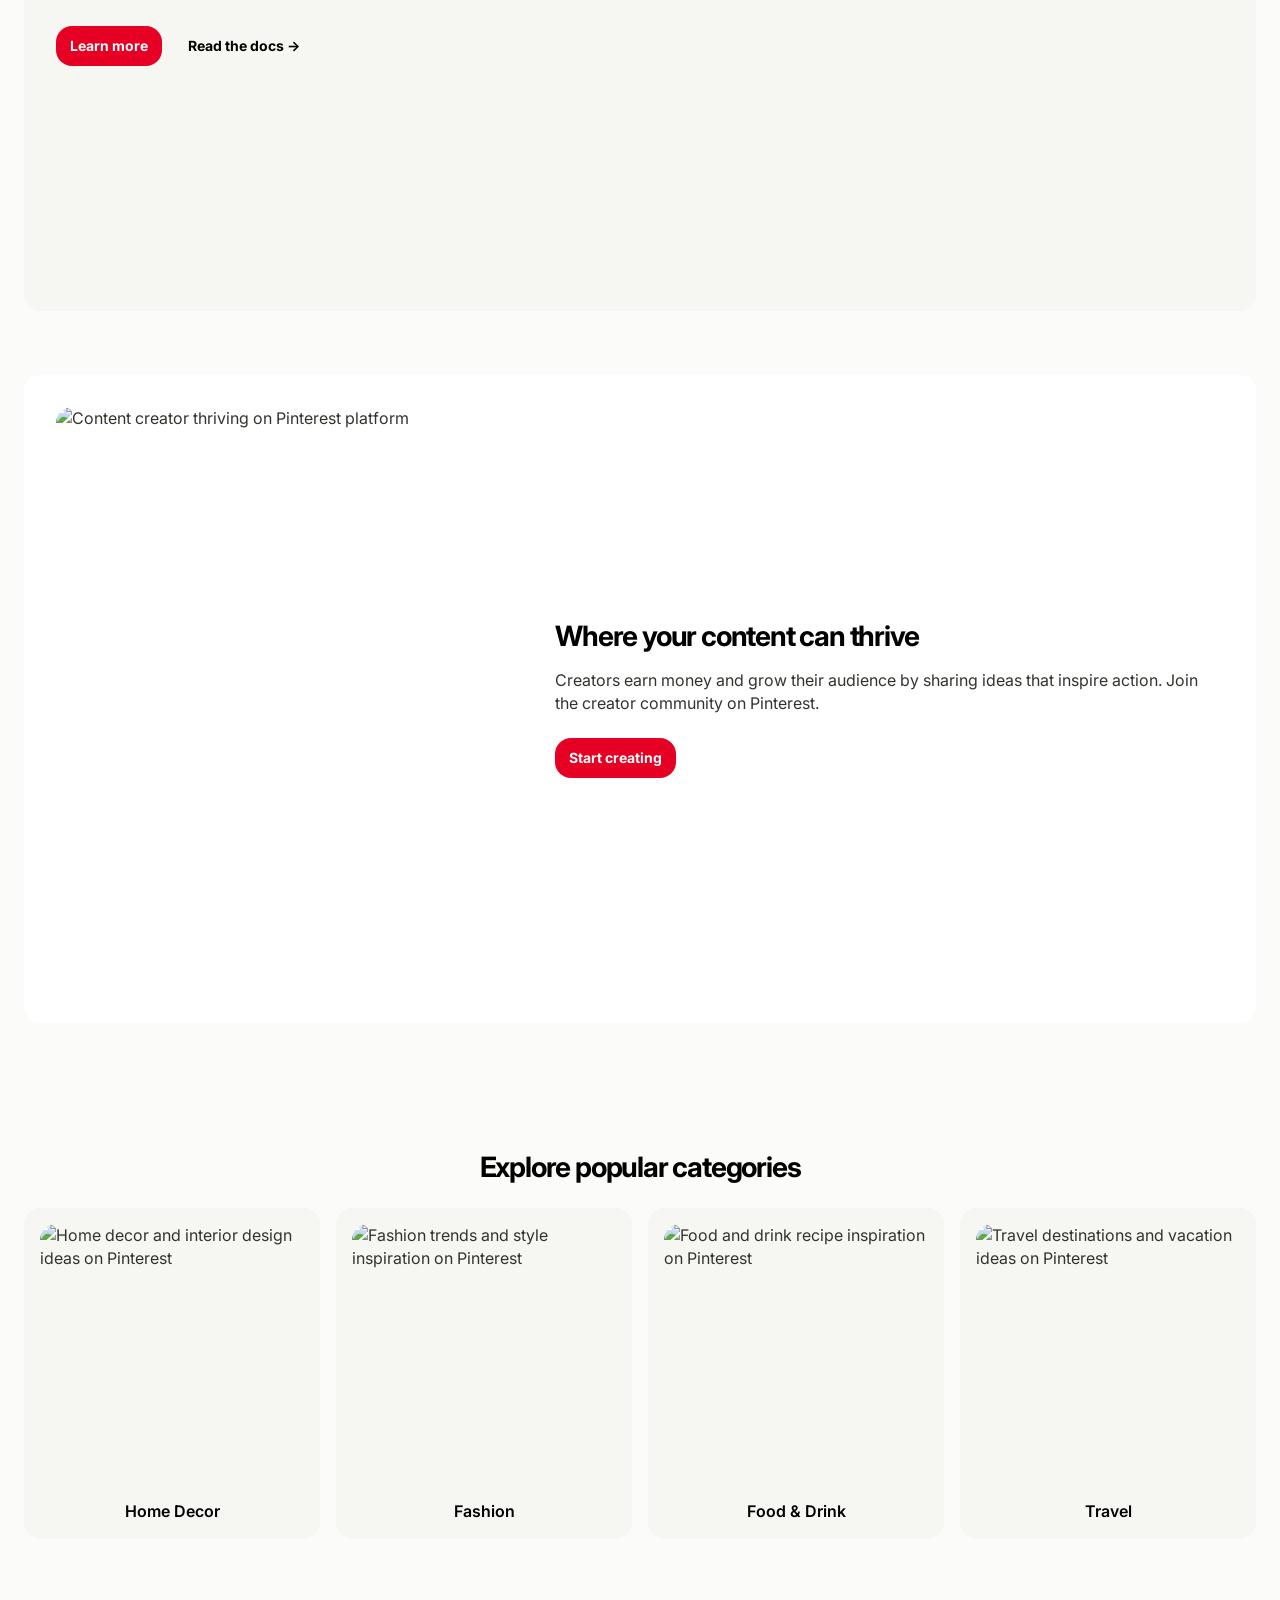
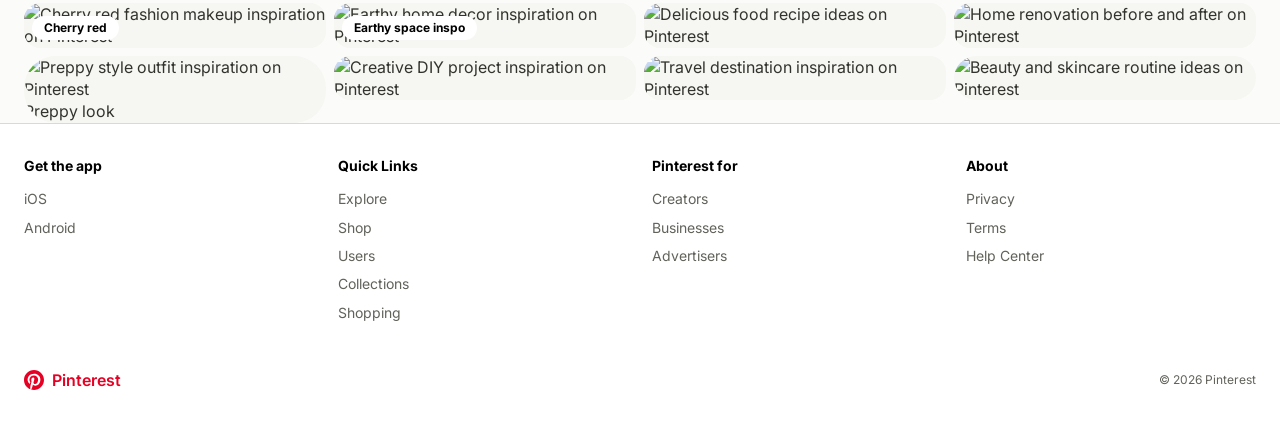
==== commit 760cfa0e: "bhc l,dx" ====
--- a/index.html
+++ b/index.html
@@ -46,9 +46,10 @@
         <a href="#">Explore</a>
       </div>
       <div class="nav-search">
-        <div class="search-bar">
+        <div class="search-bar" id="searchBar">
           <span class="search-icon">🔍</span>
-          <input type="text" placeholder="Search for ideas, fashion...">
+          <input type="text" placeholder="Search for ideas, fashion..." id="searchInput">
+          <button class="search-toggle" id="searchToggle" aria-label="Toggle search">🔍</button>
         </div>
       </div>
       <div class="nav-actions">
@@ -70,39 +71,8 @@
     </div>
   </section>
 
-  <!-- Pin Grid Section -->
-  <section class="pin-grid">
-    <div class="pin-card">
-      <img src="https://picsum.photos/seed/pin1/300/400" alt="Cherry red fashion makeup inspiration on Pinterest" class="pin-image" loading="lazy">
-      <span class="pin-overlay-pill">Cherry red</span>
-    </div>
-    <div class="pin-card">
-      <img src="https://picsum.photos/seed/pin2/300/500" alt="Preppy style outfit inspiration on Pinterest" class="pin-image" loading="lazy">
-      <span class="pin-overlay-pill">Preppy look</span>
-    </div>
-    <div class="pin-card">
-      <img src="https://picsum.photos/seed/pin3/300/350" alt="Earthy home decor inspiration on Pinterest" class="pin-image" loading="lazy">
-      <span class="pin-overlay-pill">Earthy space inspo</span>
-    </div>
-    <div class="pin-card">
-      <img src="https://picsum.photos/seed/pin4/300/450" alt="Creative DIY project inspiration on Pinterest" class="pin-image" loading="lazy">
-    </div>
-    <div class="pin-card">
-      <img src="https://picsum.photos/seed/pin5/300/380" alt="Delicious food recipe ideas on Pinterest" class="pin-image" loading="lazy">
-    </div>
-    <div class="pin-card">
-      <img src="https://picsum.photos/seed/pin6/300/420" alt="Travel destination inspiration on Pinterest" class="pin-image" loading="lazy">
-    </div>
-    <div class="pin-card">
-      <img src="https://picsum.photos/seed/pin7/300/480" alt="Home renovation before and after on Pinterest" class="pin-image" loading="lazy">
-    </div>
-    <div class="pin-card">
-      <img src="https://picsum.photos/seed/pin8/300/360" alt="Beauty and skincare routine ideas on Pinterest" class="pin-image" loading="lazy">
-    </div>
-  </section>
-
   <!-- Feature Row: Bring your favorite ideas to life -->
-  <section class="feature-row">
+  <section class="feature-row section-padding">
     <div class="container">
       <div class="feature-card">
         <img src="https://picsum.photos/seed/feature1/400/500" alt="Bring your favorite home decor ideas to life on Pinterest" class="feature-image" loading="lazy">
@@ -119,6 +89,7 @@
           <h2 class="heading-xl">Pinterest for your brand</h2>
           <p class="body-md">Reach millions of people looking for their next purchase. Showcase your products and drive sales with Pinterest ads.</p>
           <button class="btn btn-primary">Learn more</button>
+          <button class="btn btn-tertiary" style="margin-left:8px;">Read the docs &rarr;</button>
         </div>
       </div>
 
@@ -134,7 +105,7 @@
   </section>
 
   <!-- Category Tiles -->
-  <section class="feature-row">
+  <section class="feature-row section-padding">
     <div class="container">
       <h2 class="heading-xl" style="text-align:center;margin-bottom:var(--spacing-xl);">Explore popular categories</h2>
       <div class="category-grid">
@@ -155,6 +126,37 @@
           <span class="category-label">Travel</span>
         </div>
       </div>
+    </div>
+  </section>
+
+  <!-- Pin Grid Section -->
+  <section class="pin-grid section-padding">
+    <div class="pin-card">
+      <img src="https://picsum.photos/seed/pin1/300/400" alt="Cherry red fashion makeup inspiration on Pinterest" class="pin-image" loading="lazy">
+      <span class="pin-overlay-pill">Cherry red</span>
+    </div>
+    <div class="pin-card-large">
+      <img src="https://picsum.photos/seed/pin2/300/500" alt="Preppy style outfit inspiration on Pinterest" class="pin-image" loading="lazy">
+      <span class="pin-overlay-pill">Preppy look</span>
+    </div>
+    <div class="pin-card">
+      <img src="https://picsum.photos/seed/pin3/300/350" alt="Earthy home decor inspiration on Pinterest" class="pin-image" loading="lazy">
+      <span class="pin-overlay-pill">Earthy space inspo</span>
+    </div>
+    <div class="pin-card">
+      <img src="https://picsum.photos/seed/pin4/300/450" alt="Creative DIY project inspiration on Pinterest" class="pin-image" loading="lazy">
+    </div>
+    <div class="pin-card">
+      <img src="https://picsum.photos/seed/pin5/300/380" alt="Delicious food recipe ideas on Pinterest" class="pin-image" loading="lazy">
+    </div>
+    <div class="pin-card">
+      <img src="https://picsum.photos/seed/pin6/300/420" alt="Travel destination inspiration on Pinterest" class="pin-image" loading="lazy">
+    </div>
+    <div class="pin-card">
+      <img src="https://picsum.photos/seed/pin7/300/480" alt="Home renovation before and after on Pinterest" class="pin-image" loading="lazy">
+    </div>
+    <div class="pin-card-large">
+      <img src="https://picsum.photos/seed/pin8/300/360" alt="Beauty and skincare routine ideas on Pinterest" class="pin-image" loading="lazy">
     </div>
   </section>
 
@@ -225,7 +227,7 @@
       </div>
       <button class="btn btn-primary">Continue</button>
       <div class="modal-footer-link">
-        <a href="#">Already a member? Log in</a>
+        <a href="#" class="link-inline">Already a member? Log in</a>
       </div>
     </div>
   </div>
--- a/style.css
+++ b/style.css
@@ -276,6 +276,13 @@
 }
 
 /* ============================
+   Section Padding Utility
+   ============================ */
+.section-padding {
+  padding: var(--spacing-section) 0;
+}
+
+/* ============================
    Filter Chip
    ============================ */
 .filter-chip {
@@ -369,6 +376,17 @@
 
 .search-bar input::placeholder {
   color: var(--colors-ash);
+}
+
+.search-toggle {
+  display: none;
+  flex-shrink: 0;
+  background: none;
+  border: none;
+  cursor: pointer;
+  padding: 8px;
+  color: var(--colors-mute);
+  font-size: 16px;
 }
 
 /* ============================
@@ -828,6 +846,33 @@
 }
 
 /* ============================
+   Mobile Drawer
+   ============================ */
+.drawer-visible {
+  display: flex !important;
+  flex-direction: column;
+  position: absolute;
+  top: 64px;
+  left: 0;
+  right: 0;
+  background-color: var(--colors-canvas);
+  padding: var(--spacing-lg) var(--spacing-xl);
+  border-bottom: 1px solid var(--colors-hairline);
+  z-index: 99;
+  gap: var(--spacing-md);
+}
+
+.drawer-visible a,
+.drawer-visible .btn {
+  width: 100%;
+  justify-content: flex-start;
+}
+
+.primary-nav.drawer-open .nav-search {
+  display: none;
+}
+
+/* ============================
    Responsive
    ============================ */
 
@@ -874,12 +919,24 @@
     display: none;
   }
 
-  .primary-nav .nav-actions a:not(.btn) {
+  .primary-nav .nav-actions a:not(.btn):not(.drawer-visible a) {
     display: none;
   }
 
   .primary-nav .nav-search .search-bar {
     max-width: 200px;
+  }
+
+  .search-toggle {
+    display: block;
+  }
+
+  .search-bar input {
+    display: none;
+  }
+
+  .search-bar.mobile-expanded input {
+    display: block;
   }
 
   .hamburger {
@@ -915,14 +972,6 @@
     align-items: flex-end;
   }
 
-  .search-bar.mobile-hidden input {
-    display: none;
-  }
-
-  .search-bar.mobile-expanded input {
-    display: block;
-  }
-
   .section-padding {
     padding: 48px 0;
   }
